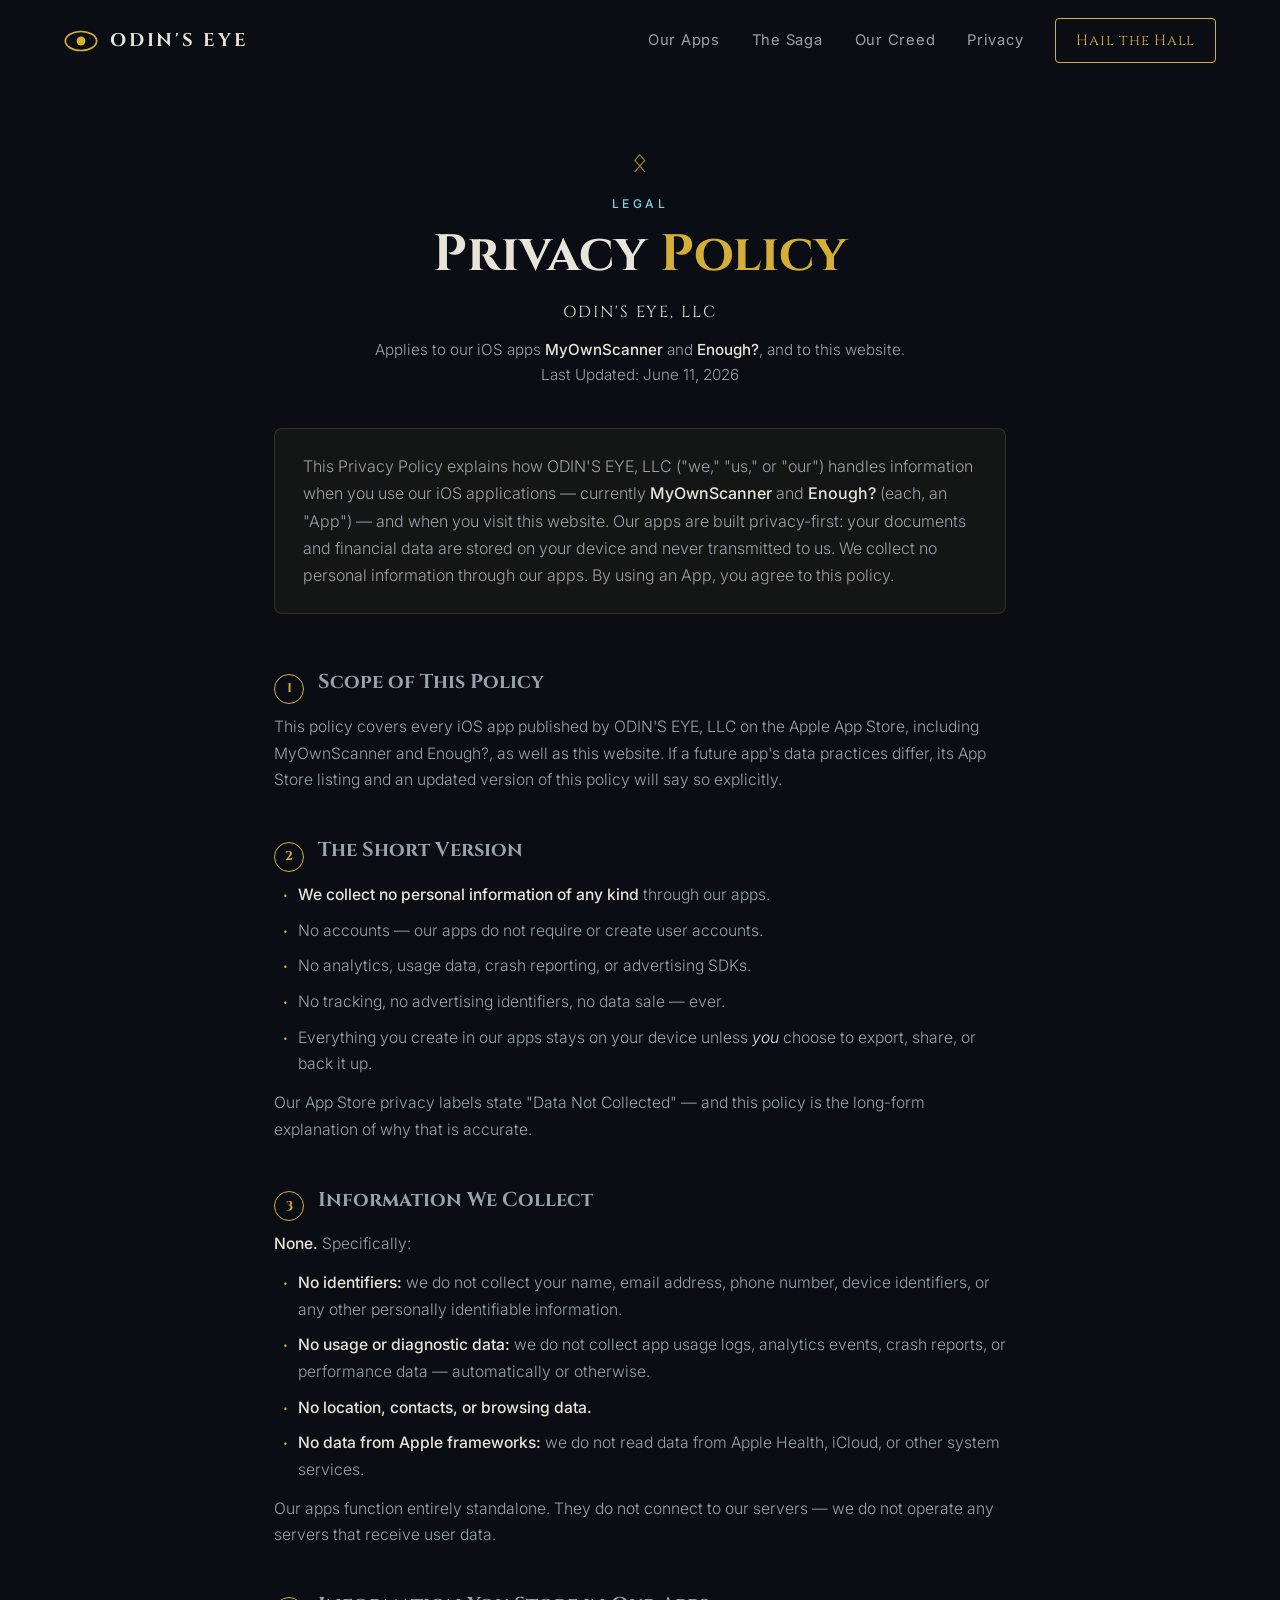
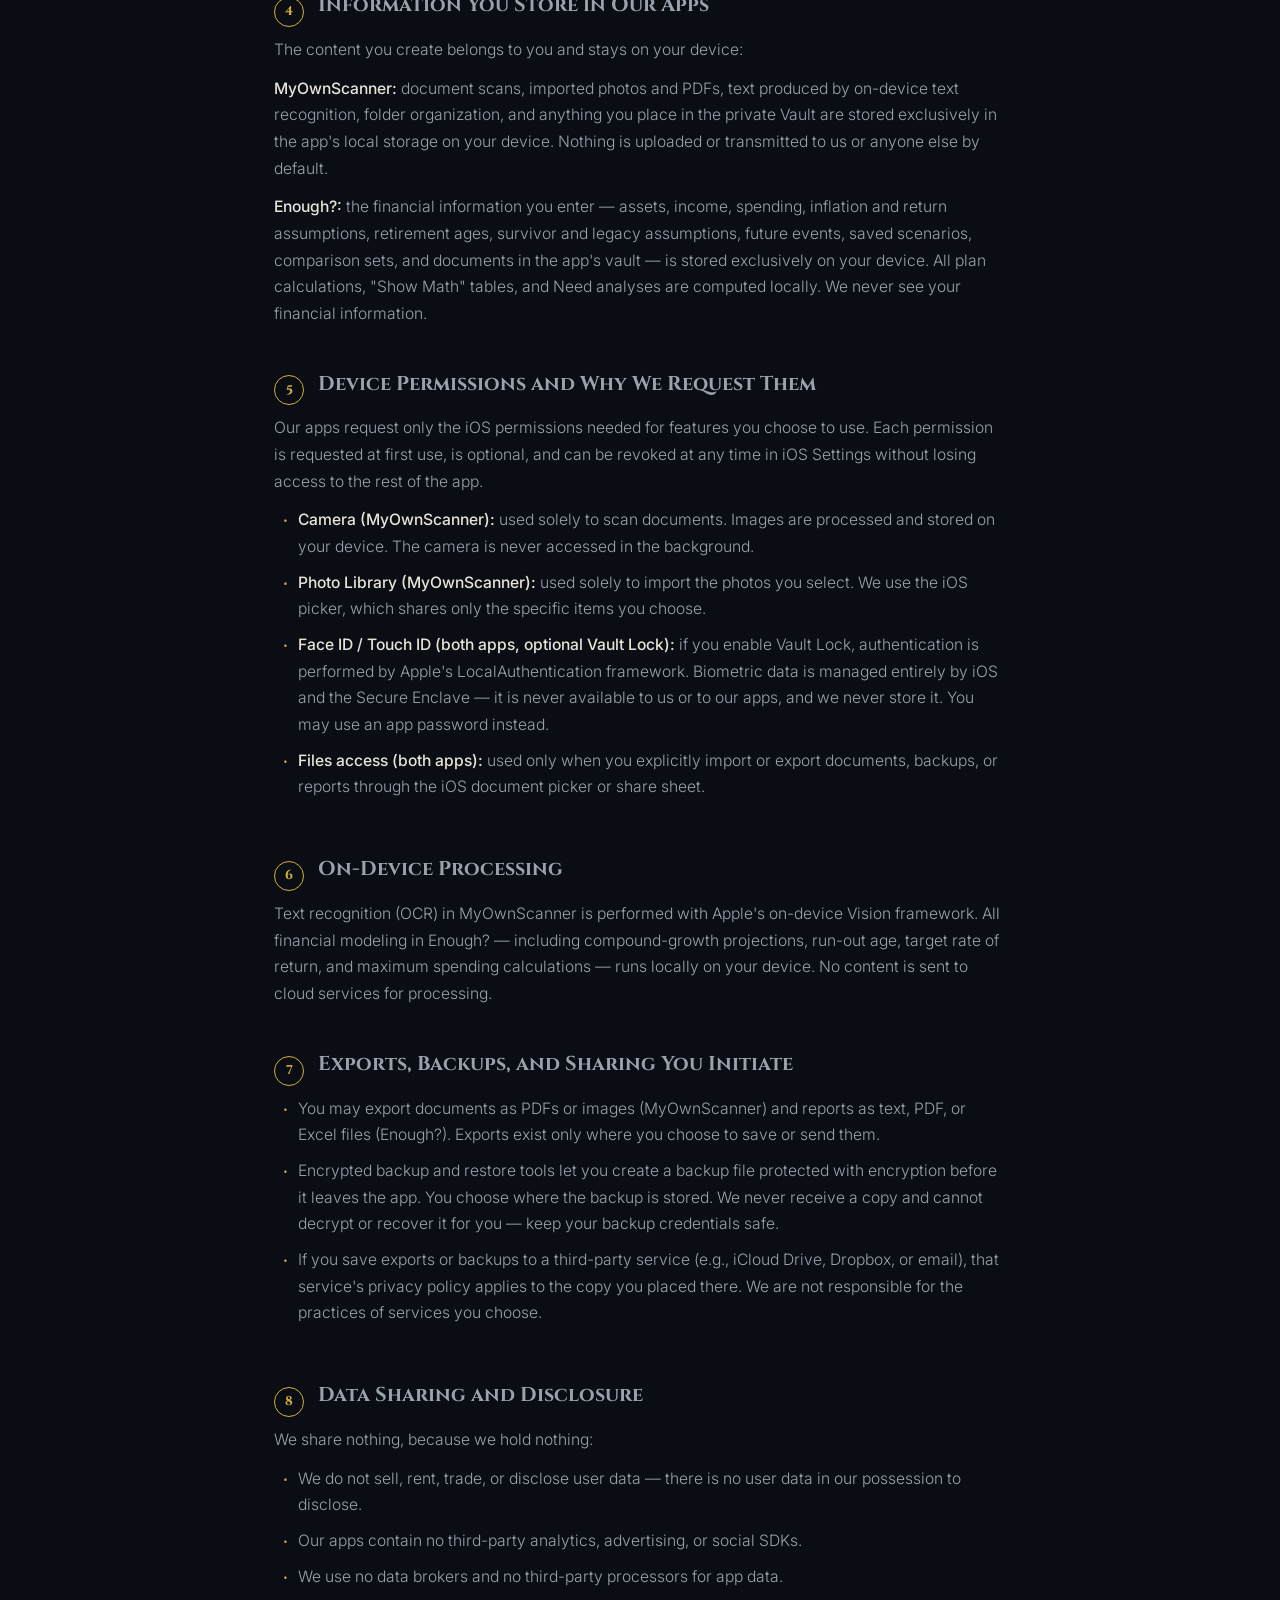
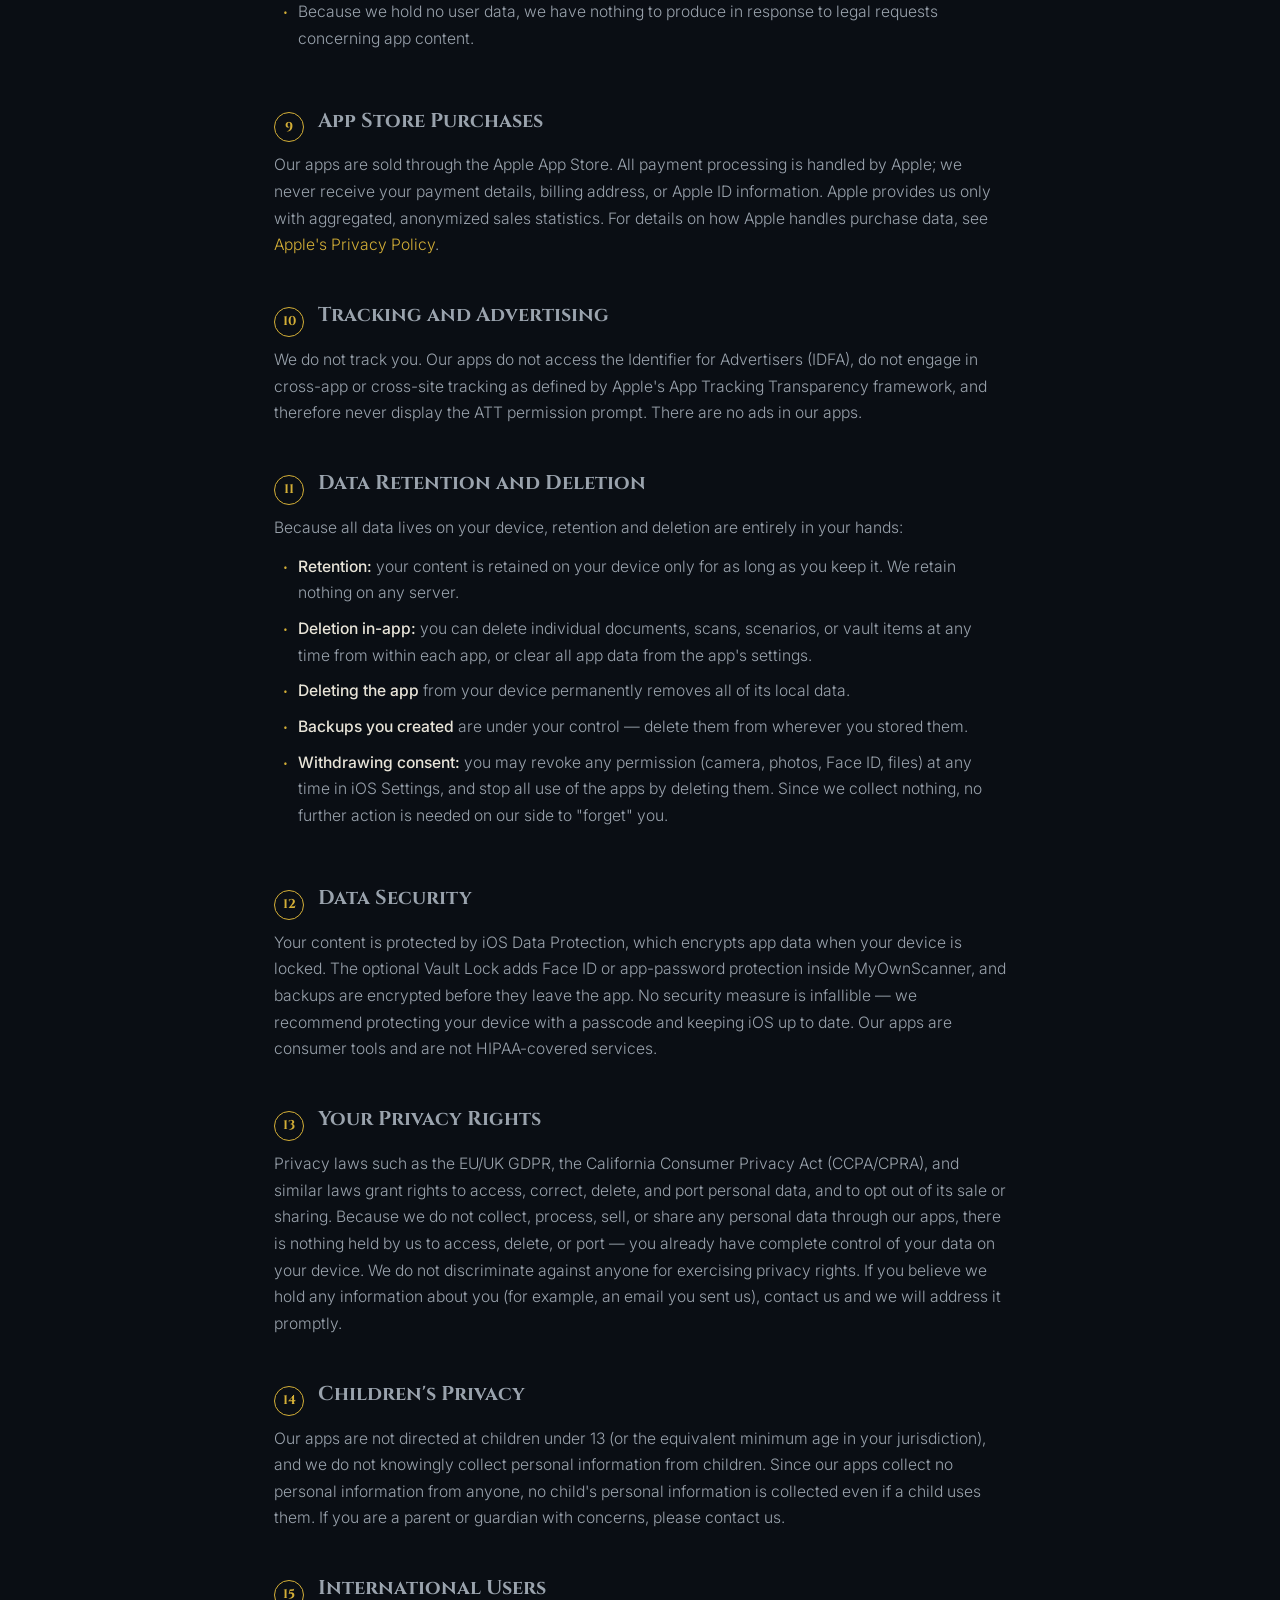
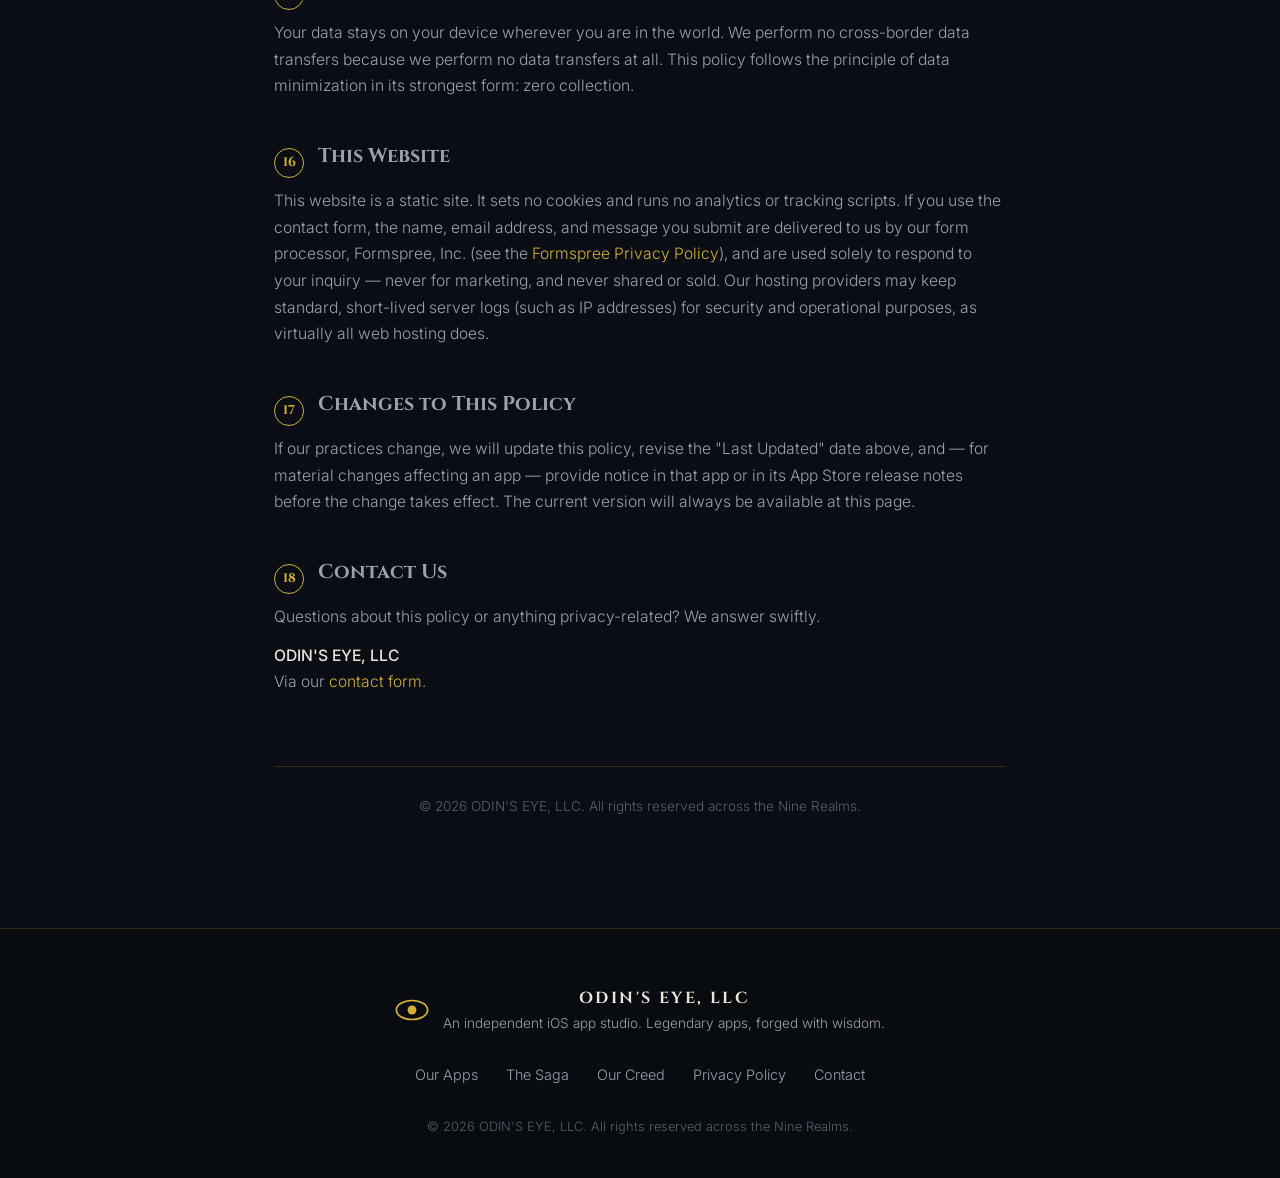
==== privacy-policy.html @ b2b752df "Add Apple-focused privacy policy page Adapt the Private Pulse privacy policy for ODIN'S EYE, LLC, co" ====
<!DOCTYPE html>
<html lang="en">
<head>
  <meta charset="UTF-8" />
  <meta name="viewport" content="width=device-width, initial-scale=1.0" />
  <title>Privacy Policy — Odin's Eye Apps</title>
  <meta name="description" content="Privacy Policy for ODIN'S EYE, LLC and its iOS apps MyOwnScanner and Enough?. Your data stays on your device — we collect nothing." />
  <link rel="preconnect" href="https://fonts.googleapis.com" />
  <link rel="preconnect" href="https://fonts.gstatic.com" crossorigin />
  <link href="https://fonts.googleapis.com/css2?family=Cinzel:wght@400;600;700;900&family=Inter:wght@300;400;500;600&display=swap" rel="stylesheet" />
  <link rel="stylesheet" href="styles.css" />
  <link rel="icon" type="image/svg+xml" href='data:image/svg+xml,<svg xmlns="http://www.w3.org/2000/svg" viewBox="0 0 100 100"><circle cx="50" cy="50" r="45" fill="none" stroke="%23d4af37" stroke-width="6"/><circle cx="50" cy="50" r="14" fill="%23d4af37"/></svg>' />
</head>
<body>

  <!-- ===== Navigation ===== -->
  <header class="nav scrolled" id="nav">
    <div class="nav-inner">
      <a href="index.html" class="nav-brand">
        <svg class="nav-eye" viewBox="0 0 100 100" aria-hidden="true">
          <ellipse cx="50" cy="50" rx="46" ry="28" fill="none" stroke="currentColor" stroke-width="5"/>
          <circle cx="50" cy="50" r="13" fill="currentColor"/>
        </svg>
        <span>ODIN'S EYE</span>
      </a>
      <nav class="nav-links">
        <a href="index.html#apps">Our Apps</a>
        <a href="index.html#saga">The Saga</a>
        <a href="index.html#wisdom">Our Creed</a>
        <a href="privacy-policy.html">Privacy</a>
        <a href="index.html#contact" class="nav-cta">Hail the Hall</a>
      </nav>
      <button class="nav-toggle" id="navToggle" aria-label="Toggle menu">
        <span></span><span></span><span></span>
      </button>
    </div>
  </header>

  <!-- ===== Privacy Policy ===== -->
  <main class="section legal-page">
    <div class="container legal-container">

      <div class="legal-head">
        <span class="section-rune" aria-hidden="true">ᛟ</span>
        <p class="legal-kicker">Legal</p>
        <h1>Privacy <span class="gold">Policy</span></h1>
        <p class="legal-sub">ODIN'S EYE, LLC</p>
        <p class="legal-meta">Applies to our iOS apps <strong>MyOwnScanner</strong> and <strong>Enough?</strong>, and to this website.</p>
        <p class="legal-meta">Last Updated: June 11, 2026</p>
      </div>

      <div class="legal-intro">
        <p>This Privacy Policy explains how ODIN'S EYE, LLC ("we," "us," or "our") handles information when you use our iOS applications — currently <strong>MyOwnScanner</strong> and <strong>Enough?</strong> (each, an "App") — and when you visit this website. Our apps are built privacy-first: your documents and financial data are stored on your device and never transmitted to us. We collect no personal information through our apps. By using an App, you agree to this policy.</p>
      </div>

      <ol class="legal-sections">

        <li>
          <h2><span class="legal-num">1</span>Scope of This Policy</h2>
          <p>This policy covers every iOS app published by ODIN'S EYE, LLC on the Apple App Store, including MyOwnScanner and Enough?, as well as this website. If a future app's data practices differ, its App Store listing and an updated version of this policy will say so explicitly.</p>
        </li>

        <li>
          <h2><span class="legal-num">2</span>The Short Version</h2>
          <ul>
            <li><strong>We collect no personal information of any kind</strong> through our apps.</li>
            <li>No accounts — our apps do not require or create user accounts.</li>
            <li>No analytics, usage data, crash reporting, or advertising SDKs.</li>
            <li>No tracking, no advertising identifiers, no data sale — ever.</li>
            <li>Everything you create in our apps stays on your device unless <em>you</em> choose to export, share, or back it up.</li>
          </ul>
          <p>Our App Store privacy labels state "Data Not Collected" — and this policy is the long-form explanation of why that is accurate.</p>
        </li>

        <li>
          <h2><span class="legal-num">3</span>Information We Collect</h2>
          <p><strong>None.</strong> Specifically:</p>
          <ul>
            <li><strong>No identifiers:</strong> we do not collect your name, email address, phone number, device identifiers, or any other personally identifiable information.</li>
            <li><strong>No usage or diagnostic data:</strong> we do not collect app usage logs, analytics events, crash reports, or performance data — automatically or otherwise.</li>
            <li><strong>No location, contacts, or browsing data.</strong></li>
            <li><strong>No data from Apple frameworks:</strong> we do not read data from Apple Health, iCloud, or other system services.</li>
          </ul>
          <p>Our apps function entirely standalone. They do not connect to our servers — we do not operate any servers that receive user data.</p>
        </li>

        <li>
          <h2><span class="legal-num">4</span>Information You Store in Our Apps</h2>
          <p>The content you create belongs to you and stays on your device:</p>
          <p><strong>MyOwnScanner:</strong> document scans, imported photos and PDFs, text produced by on-device text recognition, folder organization, and anything you place in the private Vault are stored exclusively in the app's local storage on your device. Nothing is uploaded or transmitted to us or anyone else by default.</p>
          <p><strong>Enough?:</strong> the financial information you enter — assets, income, spending, inflation and return assumptions, retirement ages, survivor and legacy assumptions, future events, saved scenarios, comparison sets, and documents in the app's vault — is stored exclusively on your device. All plan calculations, "Show Math" tables, and Need analyses are computed locally. We never see your financial information.</p>
        </li>

        <li>
          <h2><span class="legal-num">5</span>Device Permissions and Why We Request Them</h2>
          <p>Our apps request only the iOS permissions needed for features you choose to use. Each permission is requested at first use, is optional, and can be revoked at any time in iOS Settings without losing access to the rest of the app.</p>
          <ul>
            <li><strong>Camera (MyOwnScanner):</strong> used solely to scan documents. Images are processed and stored on your device. The camera is never accessed in the background.</li>
            <li><strong>Photo Library (MyOwnScanner):</strong> used solely to import the photos you select. We use the iOS picker, which shares only the specific items you choose.</li>
            <li><strong>Face ID / Touch ID (both apps, optional Vault Lock):</strong> if you enable Vault Lock, authentication is performed by Apple's LocalAuthentication framework. Biometric data is managed entirely by iOS and the Secure Enclave — it is never available to us or to our apps, and we never store it. You may use an app password instead.</li>
            <li><strong>Files access (both apps):</strong> used only when you explicitly import or export documents, backups, or reports through the iOS document picker or share sheet.</li>
          </ul>
        </li>

        <li>
          <h2><span class="legal-num">6</span>On-Device Processing</h2>
          <p>Text recognition (OCR) in MyOwnScanner is performed with Apple's on-device Vision framework. All financial modeling in Enough? — including compound-growth projections, run-out age, target rate of return, and maximum spending calculations — runs locally on your device. No content is sent to cloud services for processing.</p>
        </li>

        <li>
          <h2><span class="legal-num">7</span>Exports, Backups, and Sharing You Initiate</h2>
          <ul>
            <li>You may export documents as PDFs or images (MyOwnScanner) and reports as text, PDF, or Excel files (Enough?). Exports exist only where you choose to save or send them.</li>
            <li>Encrypted backup and restore tools let you create a backup file protected with encryption before it leaves the app. You choose where the backup is stored. We never receive a copy and cannot decrypt or recover it for you — keep your backup credentials safe.</li>
            <li>If you save exports or backups to a third-party service (e.g., iCloud Drive, Dropbox, or email), that service's privacy policy applies to the copy you placed there. We are not responsible for the practices of services you choose.</li>
          </ul>
        </li>

        <li>
          <h2><span class="legal-num">8</span>Data Sharing and Disclosure</h2>
          <p>We share nothing, because we hold nothing:</p>
          <ul>
            <li>We do not sell, rent, trade, or disclose user data — there is no user data in our possession to disclose.</li>
            <li>Our apps contain no third-party analytics, advertising, or social SDKs.</li>
            <li>We use no data brokers and no third-party processors for app data.</li>
            <li>Because we hold no user data, we have nothing to produce in response to legal requests concerning app content.</li>
          </ul>
        </li>

        <li>
          <h2><span class="legal-num">9</span>App Store Purchases</h2>
          <p>Our apps are sold through the Apple App Store. All payment processing is handled by Apple; we never receive your payment details, billing address, or Apple ID information. Apple provides us only with aggregated, anonymized sales statistics. For details on how Apple handles purchase data, see <a href="https://www.apple.com/legal/privacy/" target="_blank" rel="noopener noreferrer">Apple's Privacy Policy</a>.</p>
        </li>

        <li>
          <h2><span class="legal-num">10</span>Tracking and Advertising</h2>
          <p>We do not track you. Our apps do not access the Identifier for Advertisers (IDFA), do not engage in cross-app or cross-site tracking as defined by Apple's App Tracking Transparency framework, and therefore never display the ATT permission prompt. There are no ads in our apps.</p>
        </li>

        <li>
          <h2><span class="legal-num">11</span>Data Retention and Deletion</h2>
          <p>Because all data lives on your device, retention and deletion are entirely in your hands:</p>
          <ul>
            <li><strong>Retention:</strong> your content is retained on your device only for as long as you keep it. We retain nothing on any server.</li>
            <li><strong>Deletion in-app:</strong> you can delete individual documents, scans, scenarios, or vault items at any time from within each app, or clear all app data from the app's settings.</li>
            <li><strong>Deleting the app</strong> from your device permanently removes all of its local data.</li>
            <li><strong>Backups you created</strong> are under your control — delete them from wherever you stored them.</li>
            <li><strong>Withdrawing consent:</strong> you may revoke any permission (camera, photos, Face ID, files) at any time in iOS Settings, and stop all use of the apps by deleting them. Since we collect nothing, no further action is needed on our side to "forget" you.</li>
          </ul>
        </li>

        <li>
          <h2><span class="legal-num">12</span>Data Security</h2>
          <p>Your content is protected by iOS Data Protection, which encrypts app data when your device is locked. The optional Vault Lock adds Face ID or app-password protection inside MyOwnScanner, and backups are encrypted before they leave the app. No security measure is infallible — we recommend protecting your device with a passcode and keeping iOS up to date. Our apps are consumer tools and are not HIPAA-covered services.</p>
        </li>

        <li>
          <h2><span class="legal-num">13</span>Your Privacy Rights</h2>
          <p>Privacy laws such as the EU/UK GDPR, the California Consumer Privacy Act (CCPA/CPRA), and similar laws grant rights to access, correct, delete, and port personal data, and to opt out of its sale or sharing. Because we do not collect, process, sell, or share any personal data through our apps, there is nothing held by us to access, delete, or port — you already have complete control of your data on your device. We do not discriminate against anyone for exercising privacy rights. If you believe we hold any information about you (for example, an email you sent us), contact us and we will address it promptly.</p>
        </li>

        <li>
          <h2><span class="legal-num">14</span>Children's Privacy</h2>
          <p>Our apps are not directed at children under 13 (or the equivalent minimum age in your jurisdiction), and we do not knowingly collect personal information from children. Since our apps collect no personal information from anyone, no child's personal information is collected even if a child uses them. If you are a parent or guardian with concerns, please contact us.</p>
        </li>

        <li>
          <h2><span class="legal-num">15</span>International Users</h2>
          <p>Your data stays on your device wherever you are in the world. We perform no cross-border data transfers because we perform no data transfers at all. This policy follows the principle of data minimization in its strongest form: zero collection.</p>
        </li>

        <li>
          <h2><span class="legal-num">16</span>This Website</h2>
          <p>This website is a static site. It sets no cookies and runs no analytics or tracking scripts. If you use the contact form, the name, email address, and message you submit are delivered to us by our form processor, Formspree, Inc. (see the <a href="https://formspree.io/legal/privacy-policy/" target="_blank" rel="noopener noreferrer">Formspree Privacy Policy</a>), and are used solely to respond to your inquiry — never for marketing, and never shared or sold. Our hosting providers may keep standard, short-lived server logs (such as IP addresses) for security and operational purposes, as virtually all web hosting does.</p>
        </li>

        <li>
          <h2><span class="legal-num">17</span>Changes to This Policy</h2>
          <p>If our practices change, we will update this policy, revise the "Last Updated" date above, and — for material changes affecting an app — provide notice in that app or in its App Store release notes before the change takes effect. The current version will always be available at this page.</p>
        </li>

        <li>
          <h2><span class="legal-num">18</span>Contact Us</h2>
          <p>Questions about this policy or anything privacy-related? We answer swiftly.</p>
          <p><strong>ODIN'S EYE, LLC</strong><br/>
          Via our <a href="index.html#contact">contact form</a>.</p>
        </li>

      </ol>

      <p class="legal-footer-note">© <span id="year"></span> ODIN'S EYE, LLC. All rights reserved across the Nine Realms.</p>
    </div>
  </main>

  <!-- ===== Footer ===== -->
  <footer class="footer">
    <div class="container footer-inner">
      <div class="footer-brand">
        <svg class="nav-eye" viewBox="0 0 100 100" aria-hidden="true">
          <ellipse cx="50" cy="50" rx="46" ry="28" fill="none" stroke="currentColor" stroke-width="5"/>
          <circle cx="50" cy="50" r="13" fill="currentColor"/>
        </svg>
        <div>
          <strong>ODIN'S EYE, LLC</strong>
          <p>An independent iOS app studio. Legendary apps, forged with wisdom.</p>
        </div>
      </div>
      <div class="footer-links">
        <a href="index.html#apps">Our Apps</a>
        <a href="index.html#saga">The Saga</a>
        <a href="index.html#wisdom">Our Creed</a>
        <a href="privacy-policy.html">Privacy Policy</a>
        <a href="index.html#contact">Contact</a>
      </div>
      <p class="footer-legal">© <span class="year-copy"></span> ODIN'S EYE, LLC. All rights reserved across the Nine Realms.</p>
    </div>
  </footer>

  <script src="script.js"></script>
</body>
</html>
---- styles.css ----
/* ============================================================
   ODIN'S EYE APPS — Nordic landing page
   ============================================================ */

:root {
  --bg: #0a0e14;
  --bg-alt: #0e141d;
  --surface: #131b27;
  --line: rgba(212, 175, 55, 0.18);
  --gold: #d4af37;
  --gold-bright: #f0cc5a;
  --ice: #7fd1e0;
  --text: #e8e4d8;
  --text-dim: #9aa3ad;
  --font-display: "Cinzel", serif;
  --font-body: "Inter", system-ui, sans-serif;
}

* { margin: 0; padding: 0; box-sizing: border-box; }

html { scroll-behavior: smooth; }

body {
  background: var(--bg);
  color: var(--text);
  font-family: var(--font-body);
  font-weight: 300;
  line-height: 1.7;
  overflow-x: hidden;
}

h1, h2, h3 { font-family: var(--font-display); font-weight: 700; line-height: 1.2; }

.gold { color: var(--gold); }

.container { max-width: 1100px; margin: 0 auto; padding: 0 24px; }

/* ===== Buttons ===== */
.btn {
  display: inline-block;
  padding: 14px 34px;
  font-family: var(--font-display);
  font-size: 1rem;
  font-weight: 600;
  letter-spacing: 0.08em;
  text-decoration: none;
  border: 2px solid var(--gold);
  border-radius: 4px;
  transition: all 0.3s ease;
  cursor: pointer;
}

.btn-gold {
  background: linear-gradient(135deg, var(--gold), #b08d22);
  color: #0a0e14;
}
.btn-gold:hover {
  background: linear-gradient(135deg, var(--gold-bright), var(--gold));
  box-shadow: 0 0 28px rgba(212, 175, 55, 0.45);
  transform: translateY(-2px);
}

.btn-ghost { background: transparent; color: var(--gold); }
.btn-ghost:hover {
  background: rgba(212, 175, 55, 0.1);
  box-shadow: 0 0 20px rgba(212, 175, 55, 0.25);
  transform: translateY(-2px);
}

.btn-full { width: 100%; font-size: 1.1rem; }

/* ===== Navigation ===== */
.nav {
  position: fixed;
  top: 0; left: 0; right: 0;
  z-index: 100;
  transition: background 0.4s ease, box-shadow 0.4s ease;
}
.nav.scrolled {
  background: rgba(10, 14, 20, 0.92);
  backdrop-filter: blur(12px);
  box-shadow: 0 1px 0 var(--line);
}

.nav-inner {
  max-width: 1200px;
  margin: 0 auto;
  padding: 18px 24px;
  display: flex;
  align-items: center;
  justify-content: space-between;
}

.nav-brand {
  display: flex;
  align-items: center;
  gap: 12px;
  font-family: var(--font-display);
  font-weight: 700;
  font-size: 1.15rem;
  letter-spacing: 0.15em;
  color: var(--text);
  text-decoration: none;
}
.nav-eye { width: 34px; height: 34px; color: var(--gold); flex-shrink: 0; }

.nav-links { display: flex; align-items: center; gap: 32px; }
.nav-links a {
  color: var(--text-dim);
  text-decoration: none;
  font-size: 0.92rem;
  font-weight: 400;
  letter-spacing: 0.05em;
  transition: color 0.25s;
}
.nav-links a:hover { color: var(--gold-bright); }

.nav-cta {
  padding: 9px 20px;
  border: 1.5px solid var(--gold);
  border-radius: 4px;
  color: var(--gold) !important;
  font-family: var(--font-display);
}
.nav-cta:hover { background: rgba(212, 175, 55, 0.12); }

.nav-toggle { display: none; background: none; border: none; flex-direction: column; gap: 5px; padding: 6px; cursor: pointer; }
.nav-toggle span { width: 26px; height: 2px; background: var(--gold); transition: 0.3s; }

/* ===== Hero ===== */
.hero {
  position: relative;
  min-height: 100vh;
  display: flex;
  align-items: center;
  justify-content: center;
  text-align: center;
  overflow: hidden;
  background:
    radial-gradient(ellipse 80% 60% at 50% -10%, rgba(30, 58, 95, 0.55), transparent),
    var(--bg);
}

#runeCanvas {
  position: absolute;
  inset: 0;
  width: 100%;
  height: 100%;
  opacity: 0.6;
}

/* aurora ribbons */
.aurora {
  position: absolute;
  width: 130%;
  height: 380px;
  filter: blur(70px);
  opacity: 0.16;
  pointer-events: none;
  animation: auroraDrift 16s ease-in-out infinite alternate;
}
.aurora-1 { top: -8%; left: -20%; background: linear-gradient(100deg, transparent, #2dd4bf, #7fd1e0, transparent); }
.aurora-2 { top: 8%; left: -5%; background: linear-gradient(80deg, transparent, #6366f1, #2dd4bf, transparent); animation-delay: -6s; animation-duration: 21s; }
.aurora-3 { top: 30%; left: -15%; background: linear-gradient(95deg, transparent, #0ea5e9, #a78bfa, transparent); animation-delay: -11s; animation-duration: 26s; opacity: 0.1; }

@keyframes auroraDrift {
  from { transform: translateX(-6%) skewY(-4deg) scaleY(1); }
  to   { transform: translateX(6%)  skewY(3deg)  scaleY(1.25); }
}

.hero-content { position: relative; z-index: 2; padding: 120px 24px 80px; max-width: 860px; }

.hero-emblem { width: 220px; margin: 0 auto 8px; }
.hero-emblem svg { width: 100%; height: auto; overflow: visible; }

.rune-ring { transform-origin: 150px 150px; animation: ringSpin 60s linear infinite; }
@keyframes ringSpin { to { transform: rotate(360deg); } }

.ring-runes {
  font-size: 17px;
  fill: rgba(212, 175, 55, 0.55);
  letter-spacing: 6px;
}

.emblem-pupil { animation: pupilPulse 4s ease-in-out infinite; transform-origin: 150px 150px; }
@keyframes pupilPulse {
  0%, 100% { opacity: 1; transform: scale(1); }
  50%      { opacity: 0.7; transform: scale(0.82); }
}

.hero-kicker {
  font-size: 0.8rem;
  letter-spacing: 0.35em;
  color: var(--ice);
  margin-bottom: 18px;
  font-weight: 500;
}

.hero-title {
  font-size: clamp(3rem, 9vw, 5.8rem);
  font-weight: 900;
  letter-spacing: 0.06em;
  text-shadow: 0 0 60px rgba(212, 175, 55, 0.25);
}
.hero-sub-line {
  display: block;
  font-size: 0.32em;
  letter-spacing: 0.85em;
  margin-left: 0.4em;
  color: var(--text-dim);
  font-weight: 400;
}

.hero-tagline {
  margin: 26px auto 38px;
  max-width: 560px;
  font-size: 1.12rem;
  color: var(--text-dim);
}

.hero-actions { display: flex; gap: 18px; justify-content: center; flex-wrap: wrap; }

.scroll-hint {
  position: absolute;
  bottom: 28px;
  left: 50%;
  transform: translateX(-50%);
  display: flex;
  flex-direction: column;
  align-items: center;
  gap: 6px;
  color: var(--gold);
  text-decoration: none;
  opacity: 0.6;
  animation: hintBob 2.4s ease-in-out infinite;
  z-index: 2;
}
.scroll-arrow {
  width: 10px; height: 10px;
  border-right: 2px solid var(--gold);
  border-bottom: 2px solid var(--gold);
  transform: rotate(45deg);
}
@keyframes hintBob {
  0%, 100% { transform: translateX(-50%) translateY(0); }
  50%      { transform: translateX(-50%) translateY(8px); }
}

.rune-glyph { font-size: 1.2rem; }

/* ===== Sections ===== */
.section { padding: 110px 0; position: relative; }
.section-alt { background: var(--bg-alt); border-top: 1px solid var(--line); border-bottom: 1px solid var(--line); }

.section-head { text-align: center; margin-bottom: 64px; }
.section-rune {
  display: inline-block;
  font-size: 1.6rem;
  color: var(--gold);
  opacity: 0.8;
  margin-bottom: 10px;
}
.section-head h2 { font-size: clamp(1.9rem, 4.5vw, 2.8rem); margin-bottom: 14px; }
.section-head p { color: var(--text-dim); font-size: 1.05rem; max-width: 520px; margin: 0 auto; }

/* ===== Cards ===== */
.cards { display: grid; grid-template-columns: repeat(auto-fit, minmax(280px, 1fr)); gap: 28px; }

.card {
  position: relative;
  background: linear-gradient(160deg, var(--surface), #0d1320);
  border: 1px solid var(--line);
  border-radius: 8px;
  padding: 40px 32px;
  overflow: hidden;
  transition: transform 0.35s ease, border-color 0.35s ease, box-shadow 0.35s ease;
}
.card:hover {
  transform: translateY(-8px);
  border-color: rgba(212, 175, 55, 0.5);
  box-shadow: 0 18px 44px rgba(0, 0, 0, 0.5), 0 0 30px rgba(212, 175, 55, 0.08);
}

.card-icon { width: 56px; height: 56px; color: var(--gold); margin-bottom: 22px; }
.card-icon svg { width: 100%; height: 100%; }

.card h3 { font-size: 1.3rem; margin-bottom: 12px; }
.card p { color: var(--text-dim); font-size: 0.97rem; }

/* app showcase cards */
#apps .cards { grid-template-columns: 1fr; gap: 40px; }

.app-card {
  display: grid;
  grid-template-columns: 1fr 230px;
  gap: 44px;
  align-items: center;
}
.app-card:nth-child(even) { grid-template-columns: 230px 1fr; }
.app-card:nth-child(even) .app-phone { order: -1; }

.app-head {
  display: flex;
  align-items: center;
  gap: 16px;
  margin-bottom: 20px;
}
.app-head h3 { margin: 0; }

.app-icon-img {
  width: 64px;
  height: 64px;
  border-radius: 15px;
  border: 1px solid rgba(212, 175, 55, 0.4);
  box-shadow: 0 8px 20px rgba(0, 0, 0, 0.45);
  flex-shrink: 0;
}

.app-type {
  font-size: 0.75rem;
  letter-spacing: 0.22em;
  text-transform: uppercase;
  color: var(--ice);
  margin: 4px 0 0;
  font-weight: 500;
}

/* angled iPhone mockup around screenshots */
.app-phone {
  display: flex;
  justify-content: center;
  perspective: 1100px;
}

.phone-frame {
  position: relative;
  width: 100%;
  max-width: 185px;
  padding: 7px;
  border-radius: 34px;
  background: linear-gradient(160deg, #1b2434, #05070b);
  border: 1px solid rgba(212, 175, 55, 0.4);
  transform: rotateY(-22deg) rotateX(5deg) rotateZ(3deg);
  transform-style: preserve-3d;
  transition: transform 0.5s ease;
  box-shadow:
    -28px 36px 50px rgba(0, 0, 0, 0.55),
    0 0 44px rgba(127, 209, 224, 0.08),
    inset 0 1px 0 rgba(255, 255, 255, 0.08);
}
/* mirror the tilt when the phone sits on the left */
.app-card:nth-child(even) .phone-frame {
  transform: rotateY(22deg) rotateX(5deg) rotateZ(-3deg);
  box-shadow:
    28px 36px 50px rgba(0, 0, 0, 0.55),
    0 0 44px rgba(127, 209, 224, 0.08),
    inset 0 1px 0 rgba(255, 255, 255, 0.08);
}
/* straighten gently on hover, as if turned toward the viewer */
.app-card:hover .phone-frame { transform: rotateY(-8deg) rotateX(2deg) rotateZ(1deg); }
.app-card:nth-child(even):hover .phone-frame { transform: rotateY(8deg) rotateX(2deg) rotateZ(-1deg); }

.phone-frame::before {
  /* dynamic island */
  content: "";
  position: absolute;
  top: 14px;
  left: 50%;
  transform: translateX(-50%);
  width: 56px;
  height: 16px;
  border-radius: 9px;
  background: #05070b;
  z-index: 1;
}
.phone-frame img {
  display: block;
  width: 100%;
  border-radius: 27px;
}

.app-features {
  list-style: none;
  margin: 16px 0 0;
  padding: 0;
}
.app-features li {
  position: relative;
  padding-left: 22px;
  color: var(--text-dim);
  font-size: 0.92rem;
  margin-bottom: 7px;
}
.app-features li::before {
  content: "᛫";
  position: absolute;
  left: 4px;
  color: var(--gold);
  font-size: 1.1rem;
  line-height: 1.4;
}

.store-badge {
  display: inline-block;
  margin-top: 20px;
  padding: 10px 18px;
  border: 1.5px solid var(--text-dim);
  border-radius: 8px;
  color: var(--text);
  text-decoration: none;
  font-size: 0.88rem;
  font-weight: 400;
  transition: border-color 0.3s, color 0.3s, box-shadow 0.3s;
  position: relative;
  z-index: 1;
}
.store-badge:hover {
  border-color: var(--gold);
  color: var(--gold-bright);
  box-shadow: 0 0 16px rgba(212, 175, 55, 0.2);
}

.store-badge-soon {
  border-style: dashed;
  border-color: rgba(212, 175, 55, 0.45);
  color: var(--gold);
  cursor: default;
}
.store-badge-soon:hover {
  border-color: rgba(212, 175, 55, 0.45);
  color: var(--gold);
  box-shadow: none;
}

.apps-note {
  text-align: center;
  margin-top: 48px;
  color: var(--text-dim);
  font-size: 0.95rem;
}
.apps-note a { color: var(--gold); text-decoration: none; }
.apps-note a:hover { color: var(--gold-bright); }

.card-rune {
  position: absolute;
  bottom: -22px;
  right: -6px;
  font-size: 7rem;
  color: rgba(212, 175, 55, 0.06);
  pointer-events: none;
  line-height: 1;
}

/* ===== Saga timeline ===== */
.saga { list-style: none; max-width: 720px; margin: 0 auto; position: relative; }
.saga::before {
  content: "";
  position: absolute;
  left: 31px;
  top: 8px;
  bottom: 8px;
  width: 2px;
  background: linear-gradient(to bottom, transparent, var(--gold) 12%, var(--gold) 88%, transparent);
  opacity: 0.35;
}

.saga-step { display: flex; gap: 30px; padding: 26px 0; position: relative; }

.saga-marker {
  flex-shrink: 0;
  width: 64px;
  height: 64px;
  border: 2px solid var(--gold);
  border-radius: 50%;
  background: var(--bg);
  color: var(--gold);
  font-family: var(--font-display);
  font-size: 1.2rem;
  display: flex;
  align-items: center;
  justify-content: center;
  z-index: 1;
  box-shadow: 0 0 18px rgba(212, 175, 55, 0.18);
}

.saga-body h3 { font-size: 1.35rem; margin-bottom: 8px; }
.saga-body p { color: var(--text-dim); }

/* ===== Stats ===== */
.stats {
  display: grid;
  grid-template-columns: repeat(auto-fit, minmax(180px, 1fr));
  gap: 24px;
  margin-bottom: 70px;
  text-align: center;
}

.stat {
  padding: 30px 16px;
  border: 1px solid var(--line);
  border-radius: 8px;
  background: rgba(212, 175, 55, 0.03);
}
.stat-number, .stat-suffix {
  font-family: var(--font-display);
  font-size: 2.6rem;
  font-weight: 700;
  color: var(--gold);
}
.stat-suffix { font-size: 1.6rem; }
.stat-label {
  display: block;
  margin-top: 6px;
  font-size: 0.85rem;
  letter-spacing: 0.12em;
  text-transform: uppercase;
  color: var(--text-dim);
}

/* ===== Virtues ===== */
.virtues { display: grid; grid-template-columns: repeat(auto-fit, minmax(280px, 1fr)); gap: 36px; }
.virtue h3 { font-size: 1.15rem; margin-bottom: 10px; display: flex; align-items: center; gap: 10px; }
.virtue p { color: var(--text-dim); font-size: 0.97rem; }

/* ===== Contact ===== */
.section-contact { overflow: hidden; }
.aurora-contact {
  position: absolute;
  top: 0; left: -15%;
  width: 130%;
  height: 300px;
  background: linear-gradient(90deg, transparent, #2dd4bf, #6366f1, transparent);
  filter: blur(90px);
  opacity: 0.08;
  animation: auroraDrift 20s ease-in-out infinite alternate;
}

.contact-form { max-width: 640px; margin: 0 auto; position: relative; z-index: 1; }

.form-row { display: grid; grid-template-columns: 1fr 1fr; gap: 20px; }

.contact-form label { display: block; margin-bottom: 20px; }
.contact-form label span {
  display: block;
  font-family: var(--font-display);
  font-size: 0.85rem;
  letter-spacing: 0.1em;
  color: var(--gold);
  margin-bottom: 8px;
}

.contact-form input,
.contact-form textarea {
  width: 100%;
  padding: 14px 16px;
  background: var(--surface);
  border: 1px solid var(--line);
  border-radius: 4px;
  color: var(--text);
  font-family: var(--font-body);
  font-size: 1rem;
  transition: border-color 0.3s, box-shadow 0.3s;
  resize: vertical;
}
.contact-form input:focus,
.contact-form textarea:focus {
  outline: none;
  border-color: var(--gold);
  box-shadow: 0 0 14px rgba(212, 175, 55, 0.18);
}
.contact-form ::placeholder { color: #57606b; }

.form-note {
  margin-top: 18px;
  text-align: center;
  color: var(--ice);
  font-size: 0.95rem;
}
.form-note-error { color: #e0907f; }

.btn:disabled { opacity: 0.6; cursor: wait; transform: none; }

/* ===== Footer ===== */
.footer {
  border-top: 1px solid var(--line);
  padding: 56px 0 40px;
  background: #080b10;
}

.footer-inner { display: flex; flex-direction: column; align-items: center; gap: 28px; text-align: center; }

.footer-brand { display: flex; align-items: center; gap: 14px; color: var(--gold); }
.footer-brand strong {
  font-family: var(--font-display);
  letter-spacing: 0.15em;
  color: var(--text);
  display: block;
}
.footer-brand p { color: var(--text-dim); font-size: 0.85rem; }

.footer-links { display: flex; gap: 28px; flex-wrap: wrap; justify-content: center; }
.footer-links a { color: var(--text-dim); text-decoration: none; font-size: 0.9rem; transition: color 0.25s; }
.footer-links a:hover { color: var(--gold-bright); }

.footer-legal { color: #57606b; font-size: 0.8rem; }

/* ===== Legal pages ===== */
.legal-page { padding-top: 140px; }
.legal-container { max-width: 780px; }

.legal-head { text-align: center; margin-bottom: 40px; }
.legal-kicker {
  font-size: 0.75rem;
  letter-spacing: 0.3em;
  text-transform: uppercase;
  color: var(--ice);
  font-weight: 500;
  margin-bottom: 10px;
}
.legal-head h1 {
  font-size: clamp(2.2rem, 5vw, 3.2rem);
  margin-bottom: 14px;
}
.legal-sub {
  font-family: var(--font-display);
  letter-spacing: 0.12em;
  color: var(--text);
  margin-bottom: 10px;
}
.legal-meta { color: var(--text-dim); font-size: 0.95rem; }
.legal-meta strong { color: var(--text); font-weight: 500; }

.legal-intro {
  background: rgba(212, 175, 55, 0.05);
  border: 1px solid var(--line);
  border-radius: 8px;
  padding: 24px 28px;
  margin-bottom: 56px;
  color: var(--text-dim);
}
.legal-intro strong { color: var(--text); font-weight: 500; }

.legal-sections { list-style: none; display: flex; flex-direction: column; gap: 44px; }

.legal-sections h2 {
  display: flex;
  align-items: baseline;
  gap: 14px;
  font-size: 1.25rem;
  margin-bottom: 14px;
}
.legal-num {
  flex-shrink: 0;
  width: 30px;
  height: 30px;
  display: inline-flex;
  align-items: center;
  justify-content: center;
  border: 1.5px solid var(--gold);
  border-radius: 50%;
  color: var(--gold);
  font-size: 0.8rem;
  transform: translateY(4px);
}

.legal-sections p,
.legal-sections li {
  color: var(--text-dim);
  font-size: 0.98rem;
}
.legal-sections p { margin-bottom: 12px; }
.legal-sections p:last-child { margin-bottom: 0; }
.legal-sections strong { color: var(--text); font-weight: 500; }
.legal-sections em { color: var(--text); }

.legal-sections ul {
  list-style: none;
  padding: 0;
  margin: 0 0 12px;
}
.legal-sections ul li {
  position: relative;
  padding-left: 24px;
  margin-bottom: 9px;
}
.legal-sections ul li::before {
  content: "᛫";
  position: absolute;
  left: 6px;
  color: var(--gold);
  font-size: 1.1rem;
}

.legal-sections a { color: var(--gold); text-decoration: none; }
.legal-sections a:hover { color: var(--gold-bright); text-decoration: underline; }

.legal-footer-note {
  margin-top: 70px;
  padding-top: 28px;
  border-top: 1px solid var(--line);
  text-align: center;
  color: #57606b;
  font-size: 0.85rem;
}

/* ===== Reveal animation ===== */
.reveal { opacity: 0; transform: translateY(28px); transition: opacity 0.7s ease, transform 0.7s ease; }
.reveal.visible { opacity: 1; transform: translateY(0); }

@media (prefers-reduced-motion: reduce) {
  *, *::before, *::after { animation: none !important; transition: none !important; }
  .reveal { opacity: 1; transform: none; }
  html { scroll-behavior: auto; }
}

/* ===== Mobile ===== */
@media (max-width: 760px) {
  .nav-links {
    position: fixed;
    top: 64px; right: 0;
    flex-direction: column;
    align-items: flex-end;
    gap: 0;
    background: rgba(10, 14, 20, 0.97);
    backdrop-filter: blur(12px);
    width: 100%;
    padding: 12px 24px 24px;
    border-bottom: 1px solid var(--line);
    transform: translateY(-130%);
    transition: transform 0.35s ease;
  }
  .nav-links.open { transform: translateY(0); }
  .nav-links a { padding: 12px 0; font-size: 1.05rem; }
  .nav-cta { margin-top: 10px; }

  .nav-toggle { display: flex; }

  .hero-emblem { width: 170px; }
  .app-card,
  .app-card:nth-child(even) { grid-template-columns: 1fr; gap: 32px; }
  .app-card:nth-child(even) .app-phone { order: 0; }
  .form-row { grid-template-columns: 1fr; gap: 0; }
  .section { padding: 80px 0; }
  .saga::before { left: 23px; }
  .saga-marker { width: 48px; height: 48px; font-size: 1rem; }
  .saga-step { gap: 20px; }
}
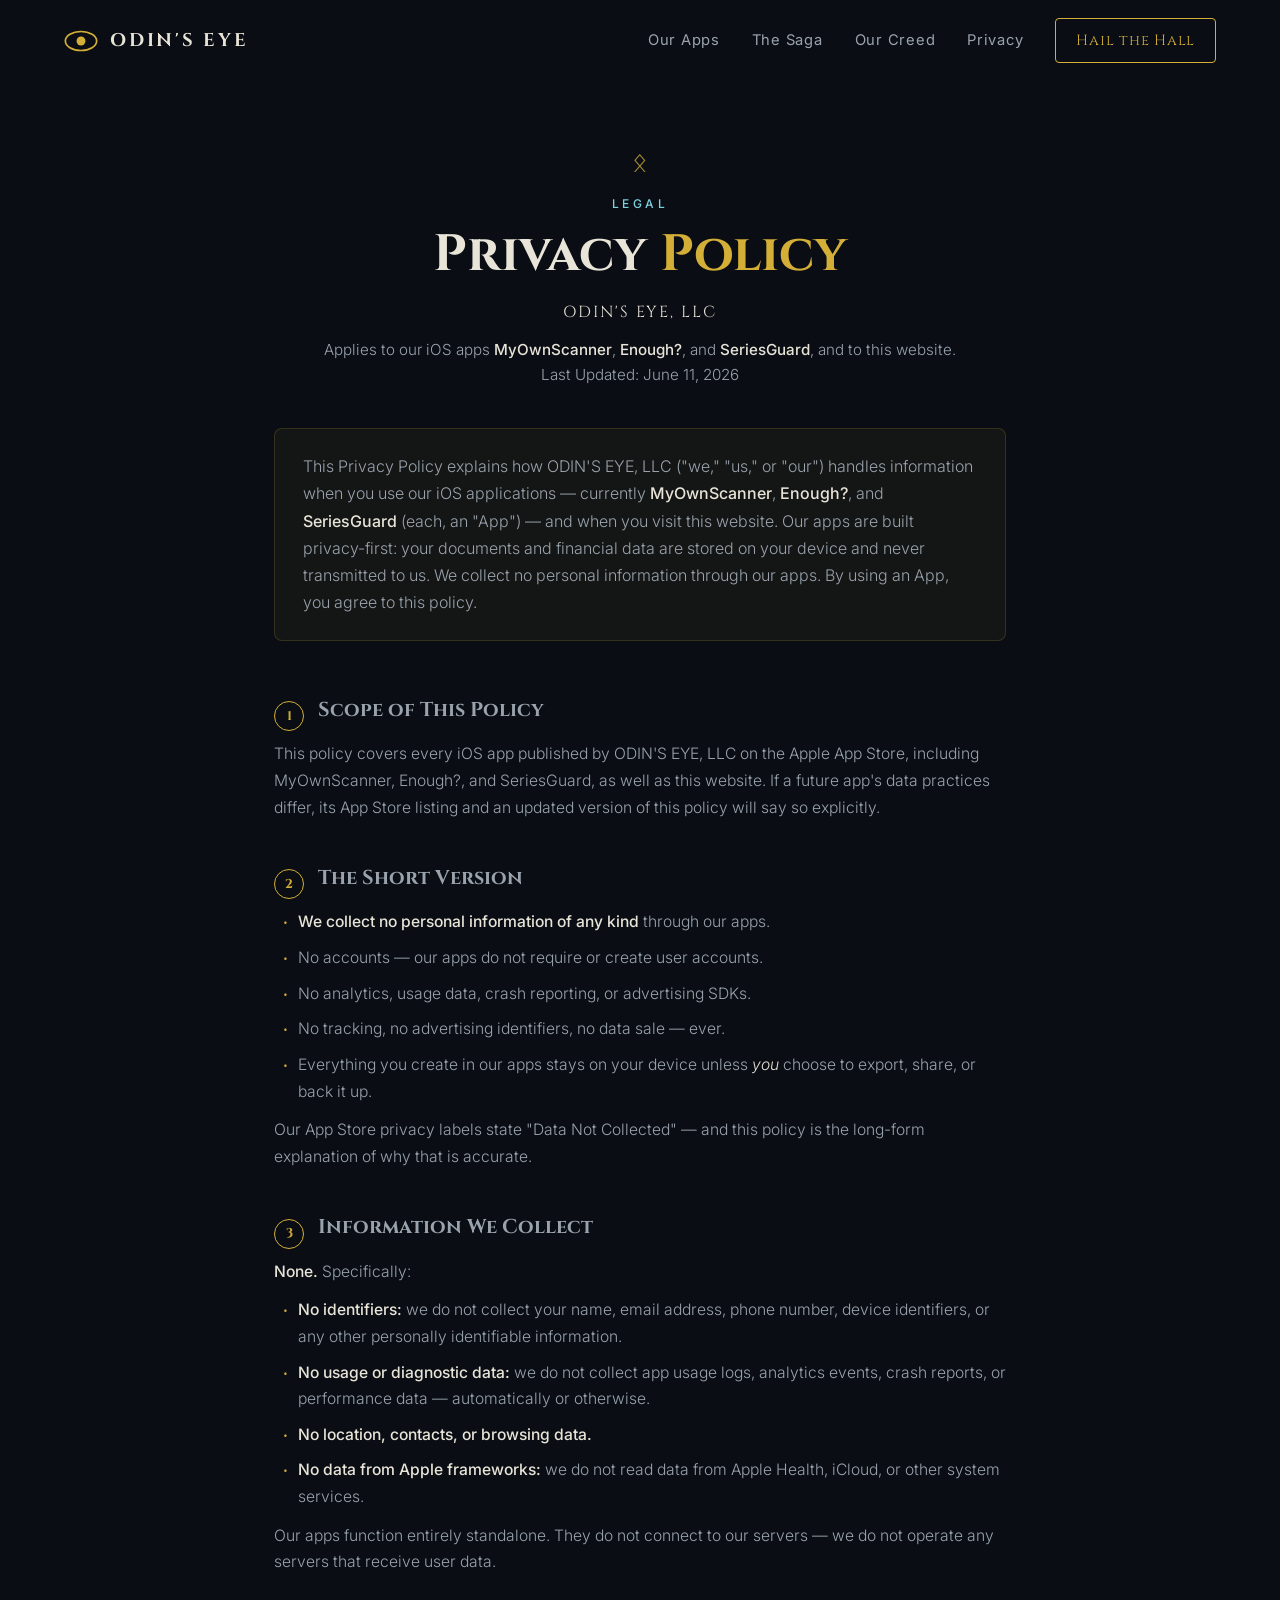
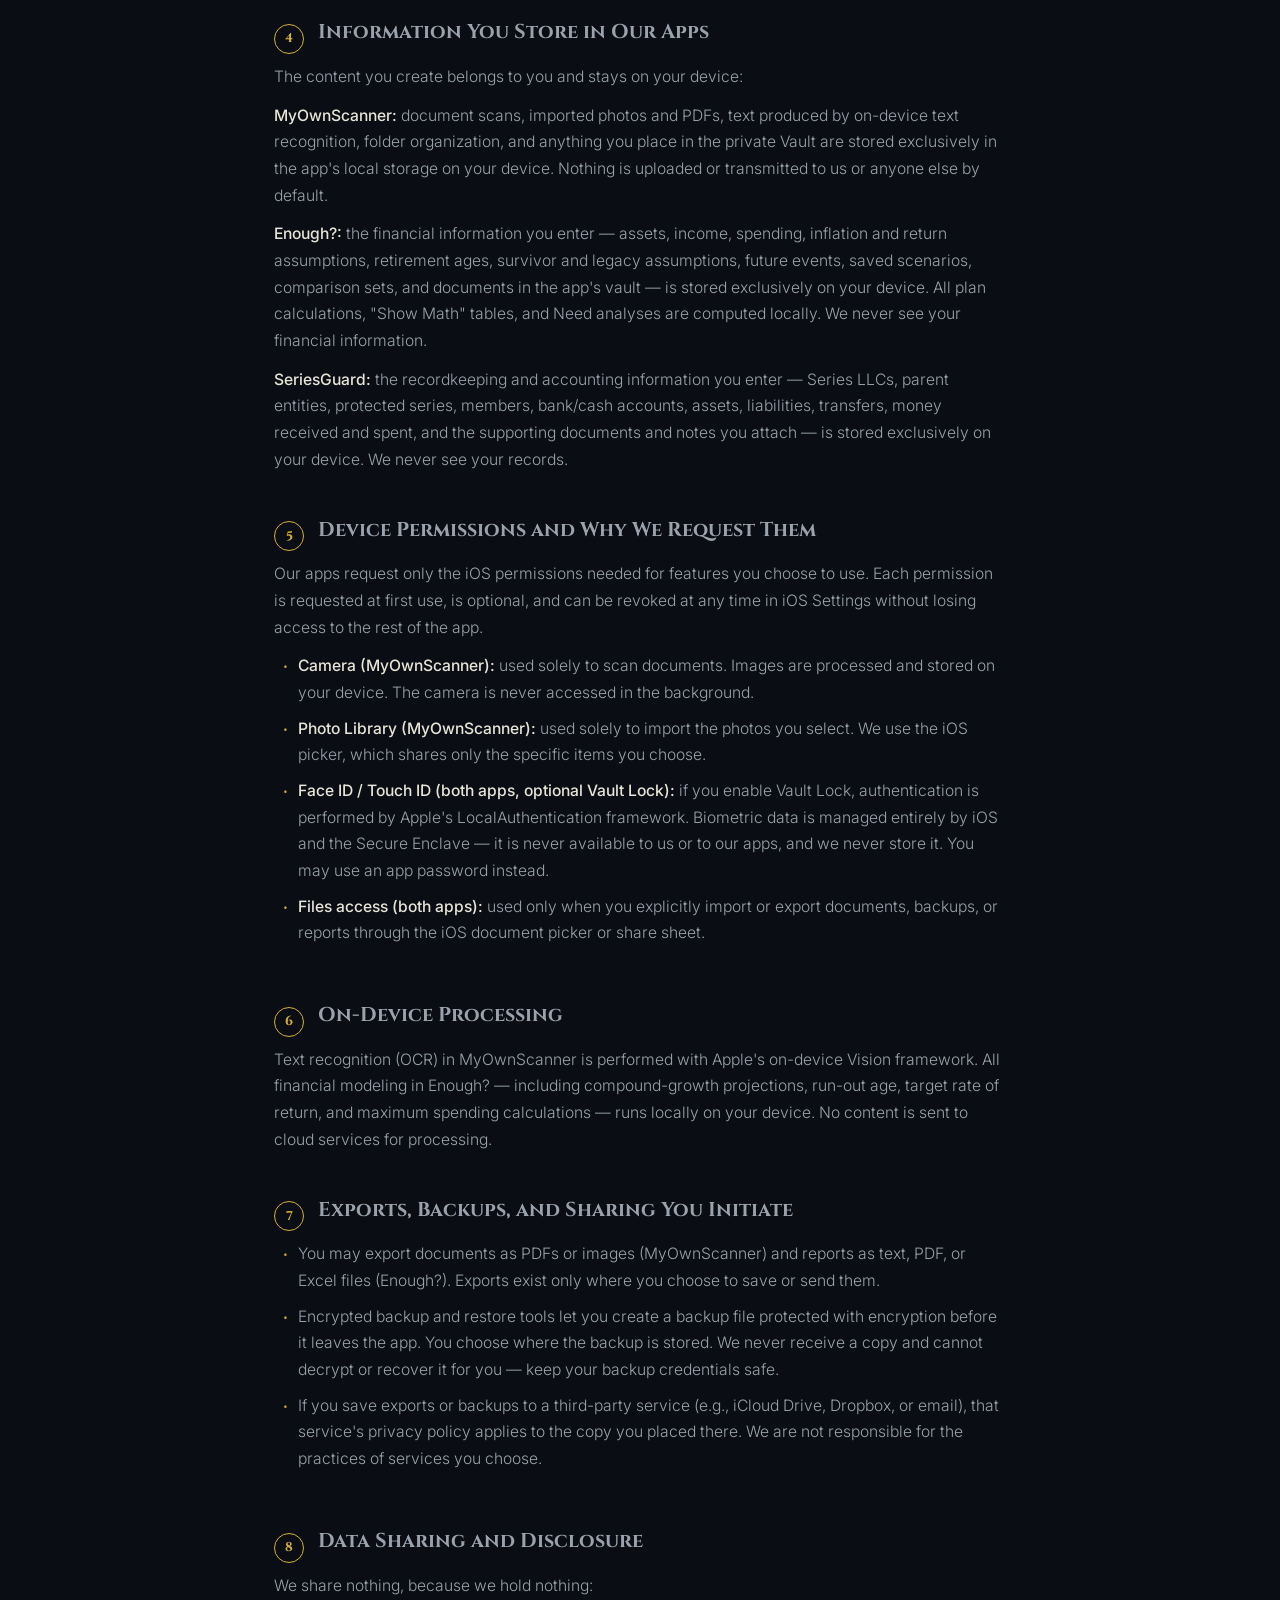
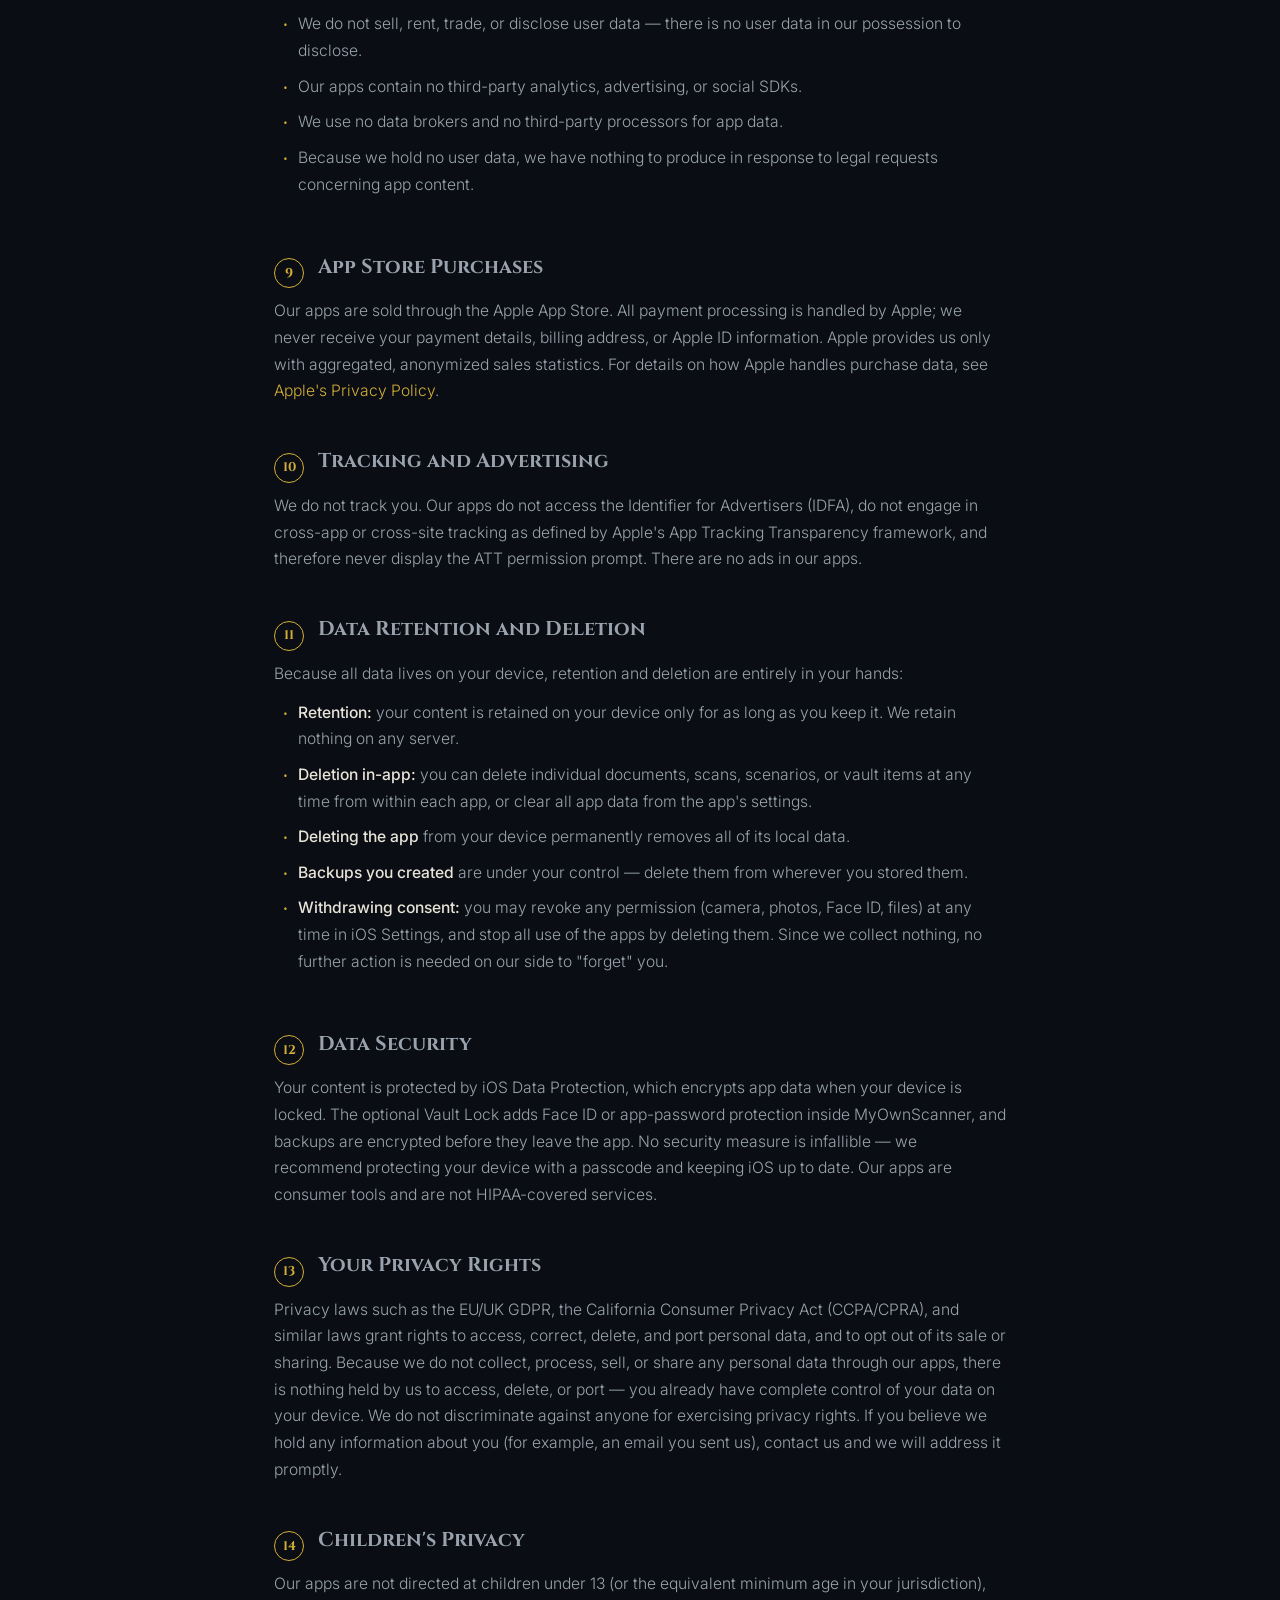
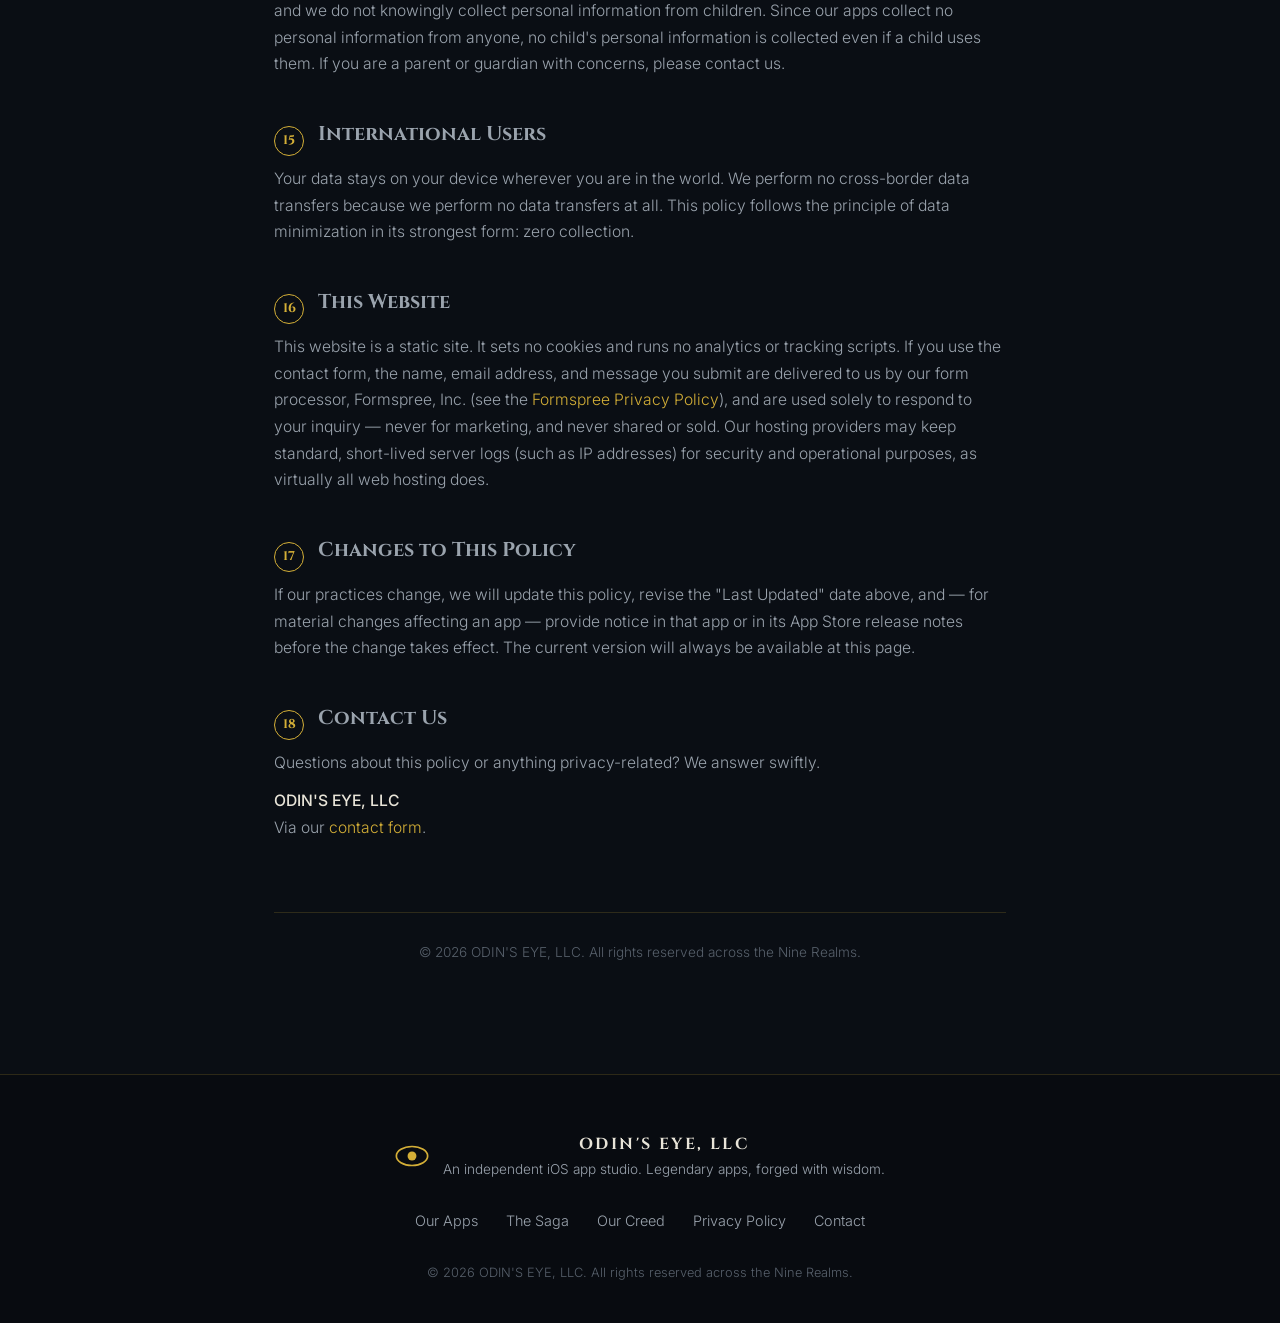
==== commit 2bd6e827: "Add SeriesGuard app card Add SeriesGuard (SeriesGuard Ledger) as a third showcase card — a recordkee" ====
--- a/privacy-policy.html
+++ b/privacy-policy.html
@@ -4,7 +4,7 @@
   <meta charset="UTF-8" />
   <meta name="viewport" content="width=device-width, initial-scale=1.0" />
   <title>Privacy Policy — Odin's Eye Apps</title>
-  <meta name="description" content="Privacy Policy for ODIN'S EYE, LLC and its iOS apps MyOwnScanner and Enough?. Your data stays on your device — we collect nothing." />
+  <meta name="description" content="Privacy Policy for ODIN'S EYE, LLC and its iOS apps MyOwnScanner, Enough?, and SeriesGuard. Your data stays on your device — we collect nothing." />
   <link rel="preconnect" href="https://fonts.googleapis.com" />
   <link rel="preconnect" href="https://fonts.gstatic.com" crossorigin />
   <link href="https://fonts.googleapis.com/css2?family=Cinzel:wght@400;600;700;900&family=Inter:wght@300;400;500;600&display=swap" rel="stylesheet" />
@@ -45,19 +45,19 @@
         <p class="legal-kicker">Legal</p>
         <h1>Privacy <span class="gold">Policy</span></h1>
         <p class="legal-sub">ODIN'S EYE, LLC</p>
-        <p class="legal-meta">Applies to our iOS apps <strong>MyOwnScanner</strong> and <strong>Enough?</strong>, and to this website.</p>
+        <p class="legal-meta">Applies to our iOS apps <strong>MyOwnScanner</strong>, <strong>Enough?</strong>, and <strong>SeriesGuard</strong>, and to this website.</p>
         <p class="legal-meta">Last Updated: June 11, 2026</p>
       </div>
 
       <div class="legal-intro">
-        <p>This Privacy Policy explains how ODIN'S EYE, LLC ("we," "us," or "our") handles information when you use our iOS applications — currently <strong>MyOwnScanner</strong> and <strong>Enough?</strong> (each, an "App") — and when you visit this website. Our apps are built privacy-first: your documents and financial data are stored on your device and never transmitted to us. We collect no personal information through our apps. By using an App, you agree to this policy.</p>
+        <p>This Privacy Policy explains how ODIN'S EYE, LLC ("we," "us," or "our") handles information when you use our iOS applications — currently <strong>MyOwnScanner</strong>, <strong>Enough?</strong>, and <strong>SeriesGuard</strong> (each, an "App") — and when you visit this website. Our apps are built privacy-first: your documents and financial data are stored on your device and never transmitted to us. We collect no personal information through our apps. By using an App, you agree to this policy.</p>
       </div>
 
       <ol class="legal-sections">
 
         <li>
           <h2><span class="legal-num">1</span>Scope of This Policy</h2>
-          <p>This policy covers every iOS app published by ODIN'S EYE, LLC on the Apple App Store, including MyOwnScanner and Enough?, as well as this website. If a future app's data practices differ, its App Store listing and an updated version of this policy will say so explicitly.</p>
+          <p>This policy covers every iOS app published by ODIN'S EYE, LLC on the Apple App Store, including MyOwnScanner, Enough?, and SeriesGuard, as well as this website. If a future app's data practices differ, its App Store listing and an updated version of this policy will say so explicitly.</p>
         </li>
 
         <li>
@@ -89,6 +89,7 @@
           <p>The content you create belongs to you and stays on your device:</p>
           <p><strong>MyOwnScanner:</strong> document scans, imported photos and PDFs, text produced by on-device text recognition, folder organization, and anything you place in the private Vault are stored exclusively in the app's local storage on your device. Nothing is uploaded or transmitted to us or anyone else by default.</p>
           <p><strong>Enough?:</strong> the financial information you enter — assets, income, spending, inflation and return assumptions, retirement ages, survivor and legacy assumptions, future events, saved scenarios, comparison sets, and documents in the app's vault — is stored exclusively on your device. All plan calculations, "Show Math" tables, and Need analyses are computed locally. We never see your financial information.</p>
+          <p><strong>SeriesGuard:</strong> the recordkeeping and accounting information you enter — Series LLCs, parent entities, protected series, members, bank/cash accounts, assets, liabilities, transfers, money received and spent, and the supporting documents and notes you attach — is stored exclusively on your device. We never see your records.</p>
         </li>
 
         <li>
--- a/styles.css
+++ b/styles.css
@@ -313,6 +313,22 @@
   border-radius: 15px;
   border: 1px solid rgba(212, 175, 55, 0.4);
   box-shadow: 0 8px 20px rgba(0, 0, 0, 0.45);
+  flex-shrink: 0;
+}
+
+/* rune icon box (placeholder until a real app icon exists) */
+.app-icon-glyph {
+  width: 64px;
+  height: 64px;
+  border-radius: 15px;
+  border: 1px solid rgba(212, 175, 55, 0.4);
+  box-shadow: inset 0 1px 0 rgba(255, 255, 255, 0.06), 0 8px 20px rgba(0, 0, 0, 0.45);
+  background: linear-gradient(150deg, #1d2940, #0e1420);
+  display: flex;
+  align-items: center;
+  justify-content: center;
+  font-size: 2rem;
+  color: var(--gold-bright);
   flex-shrink: 0;
 }
 
@@ -377,6 +393,39 @@
   display: block;
   width: 100%;
   border-radius: 27px;
+}
+
+/* "coming soon" placeholder screen (no screenshot yet) */
+.phone-soon-screen {
+  display: flex;
+  flex-direction: column;
+  align-items: center;
+  justify-content: center;
+  gap: 10px;
+  aspect-ratio: 1320 / 2868;
+  border-radius: 27px;
+  background:
+    radial-gradient(ellipse 90% 50% at 50% 30%, rgba(30, 58, 95, 0.6), transparent),
+    linear-gradient(170deg, #131b27, #070b11);
+  text-align: center;
+  padding: 0 18px;
+}
+.phone-soon-rune {
+  font-size: 3.4rem;
+  color: var(--gold);
+  text-shadow: 0 0 26px rgba(212, 175, 55, 0.4);
+}
+.phone-soon-name {
+  font-family: var(--font-display);
+  font-size: 1.05rem;
+  letter-spacing: 0.08em;
+  color: var(--text);
+}
+.phone-soon-label {
+  font-size: 0.68rem;
+  letter-spacing: 0.28em;
+  text-transform: uppercase;
+  color: var(--ice);
 }
 
 .app-features {
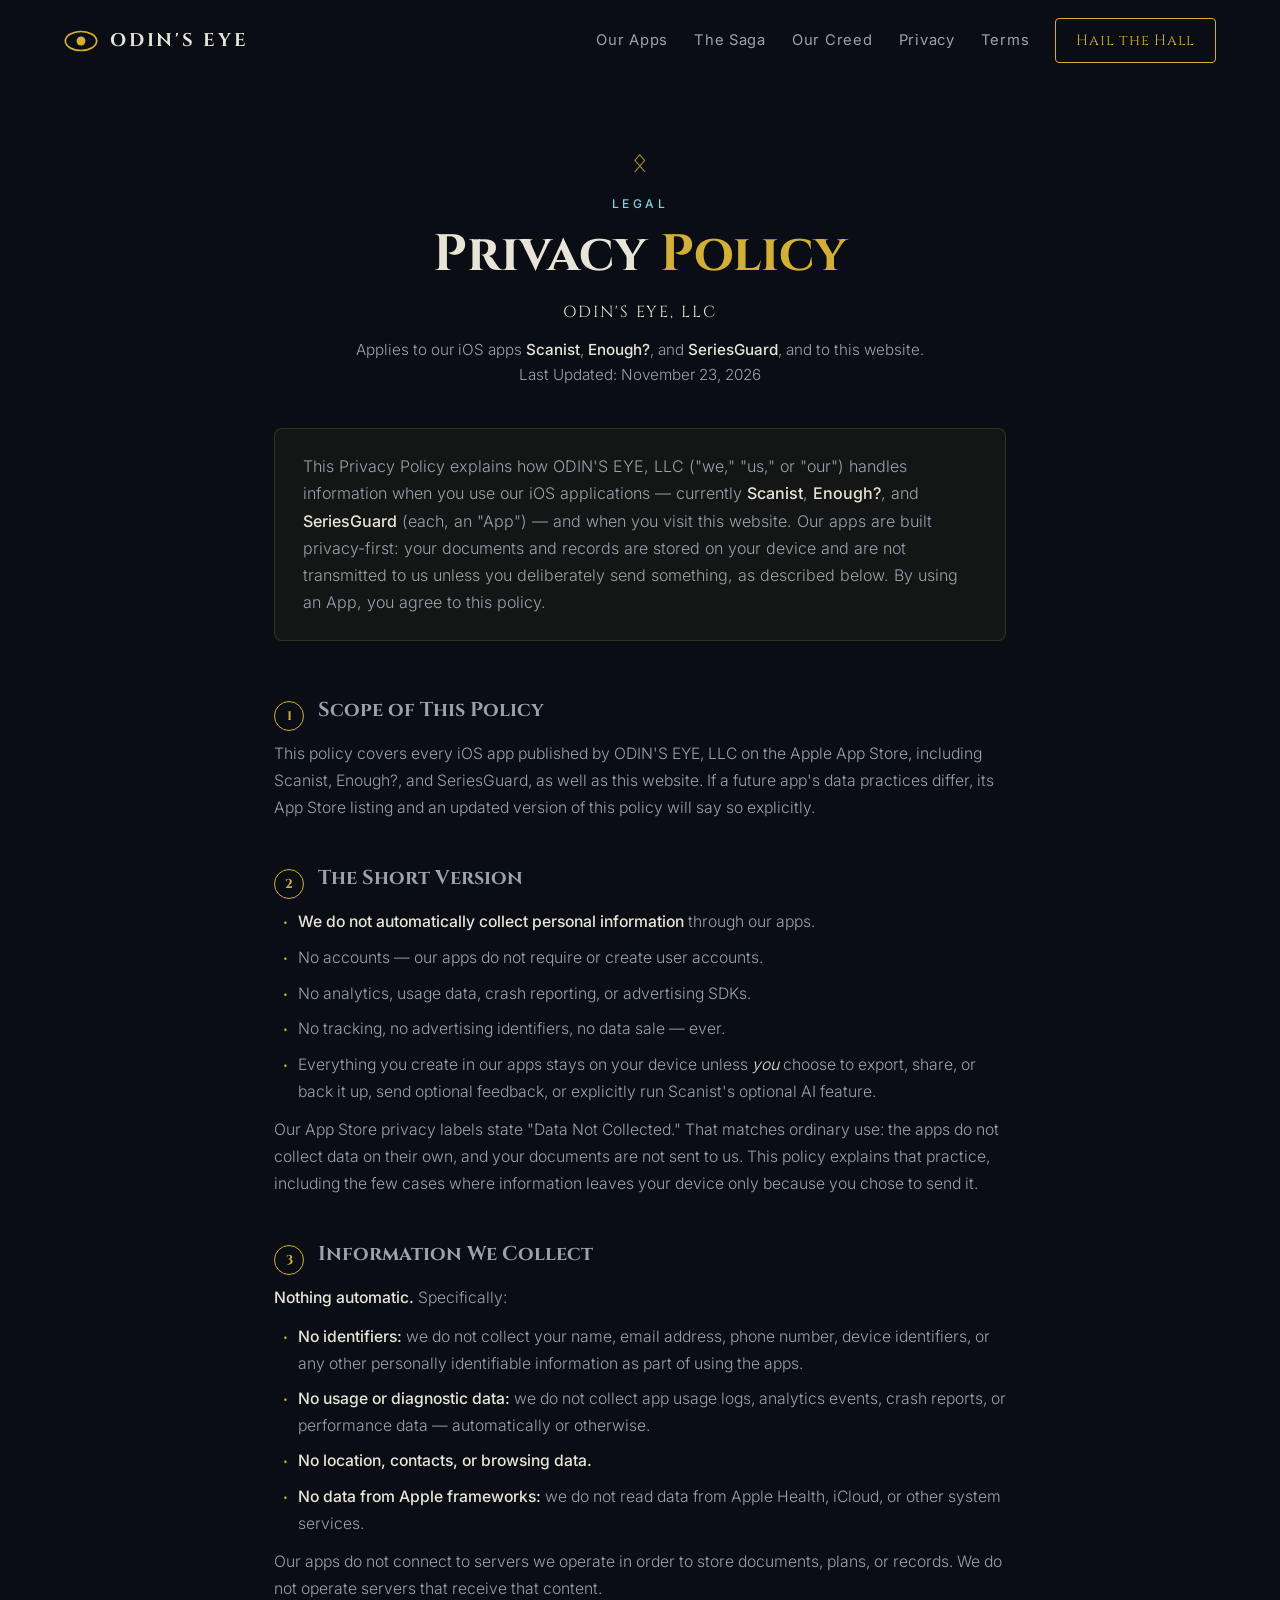
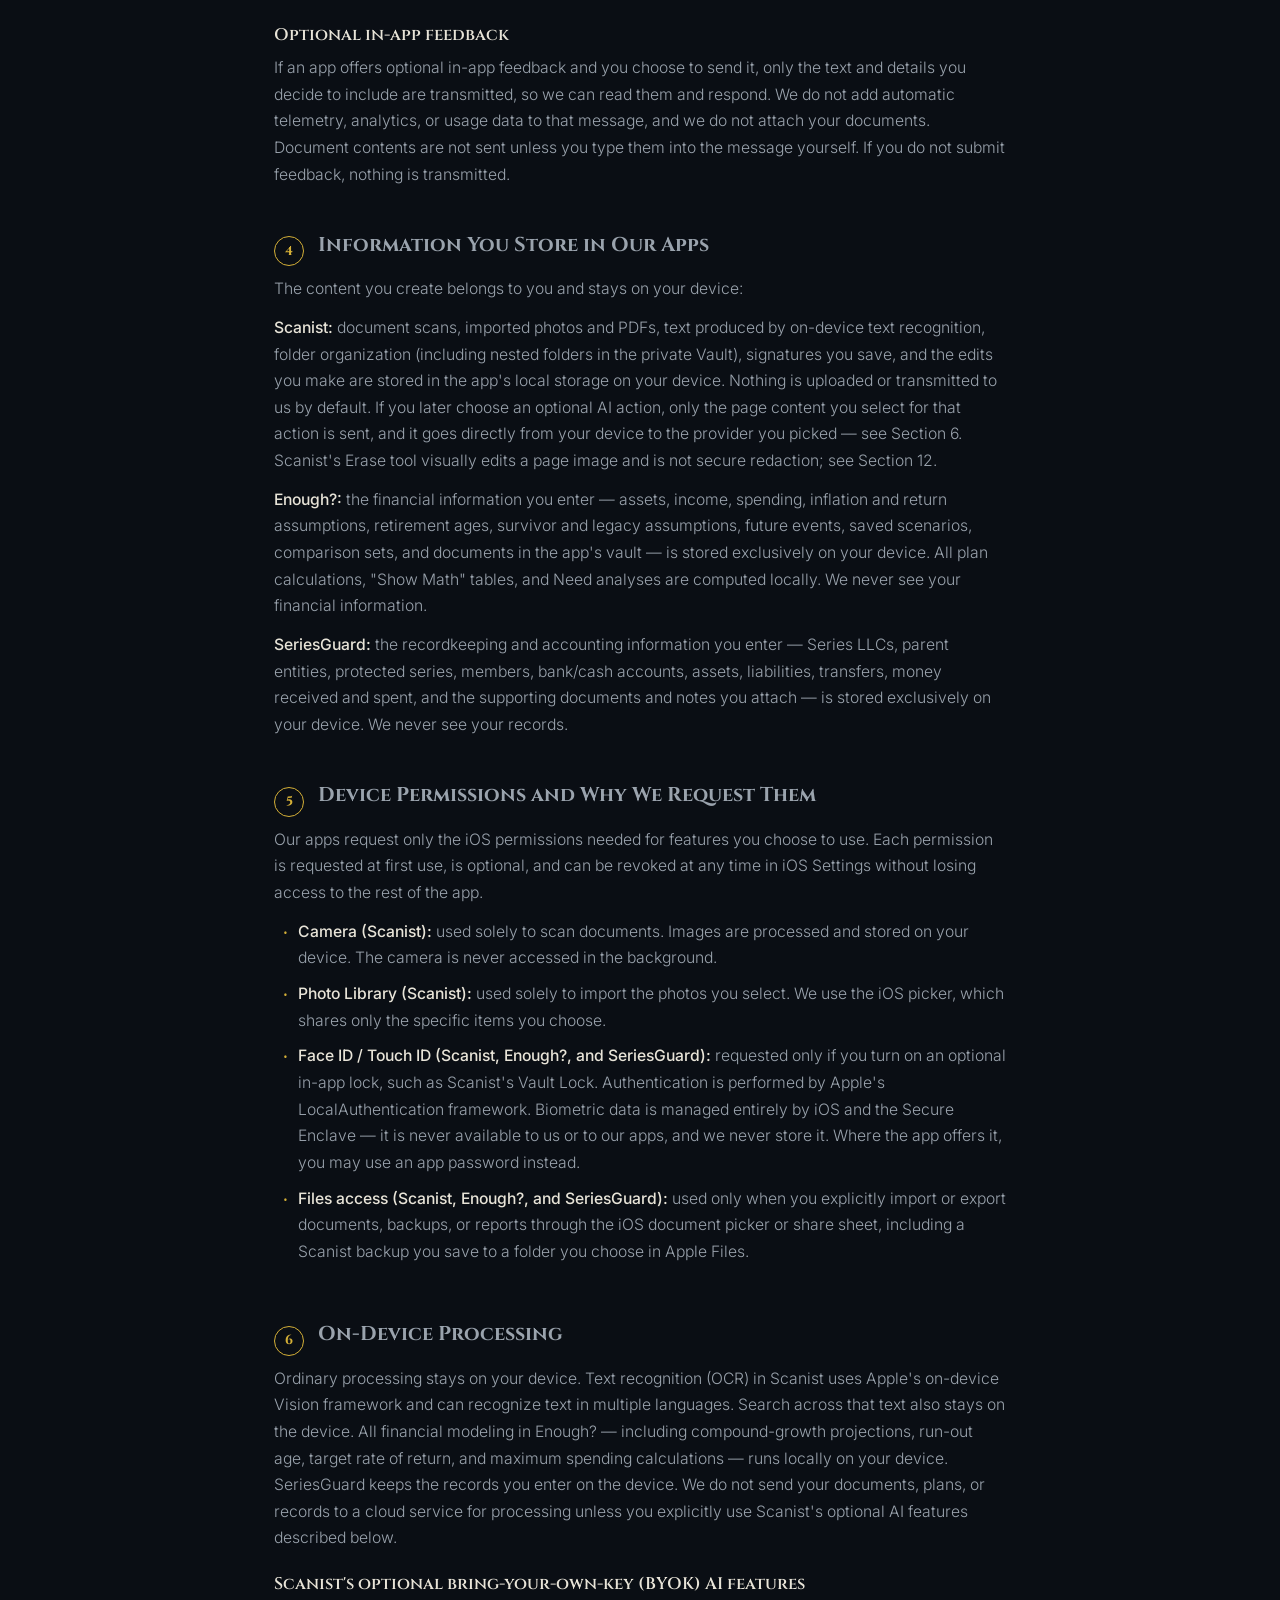
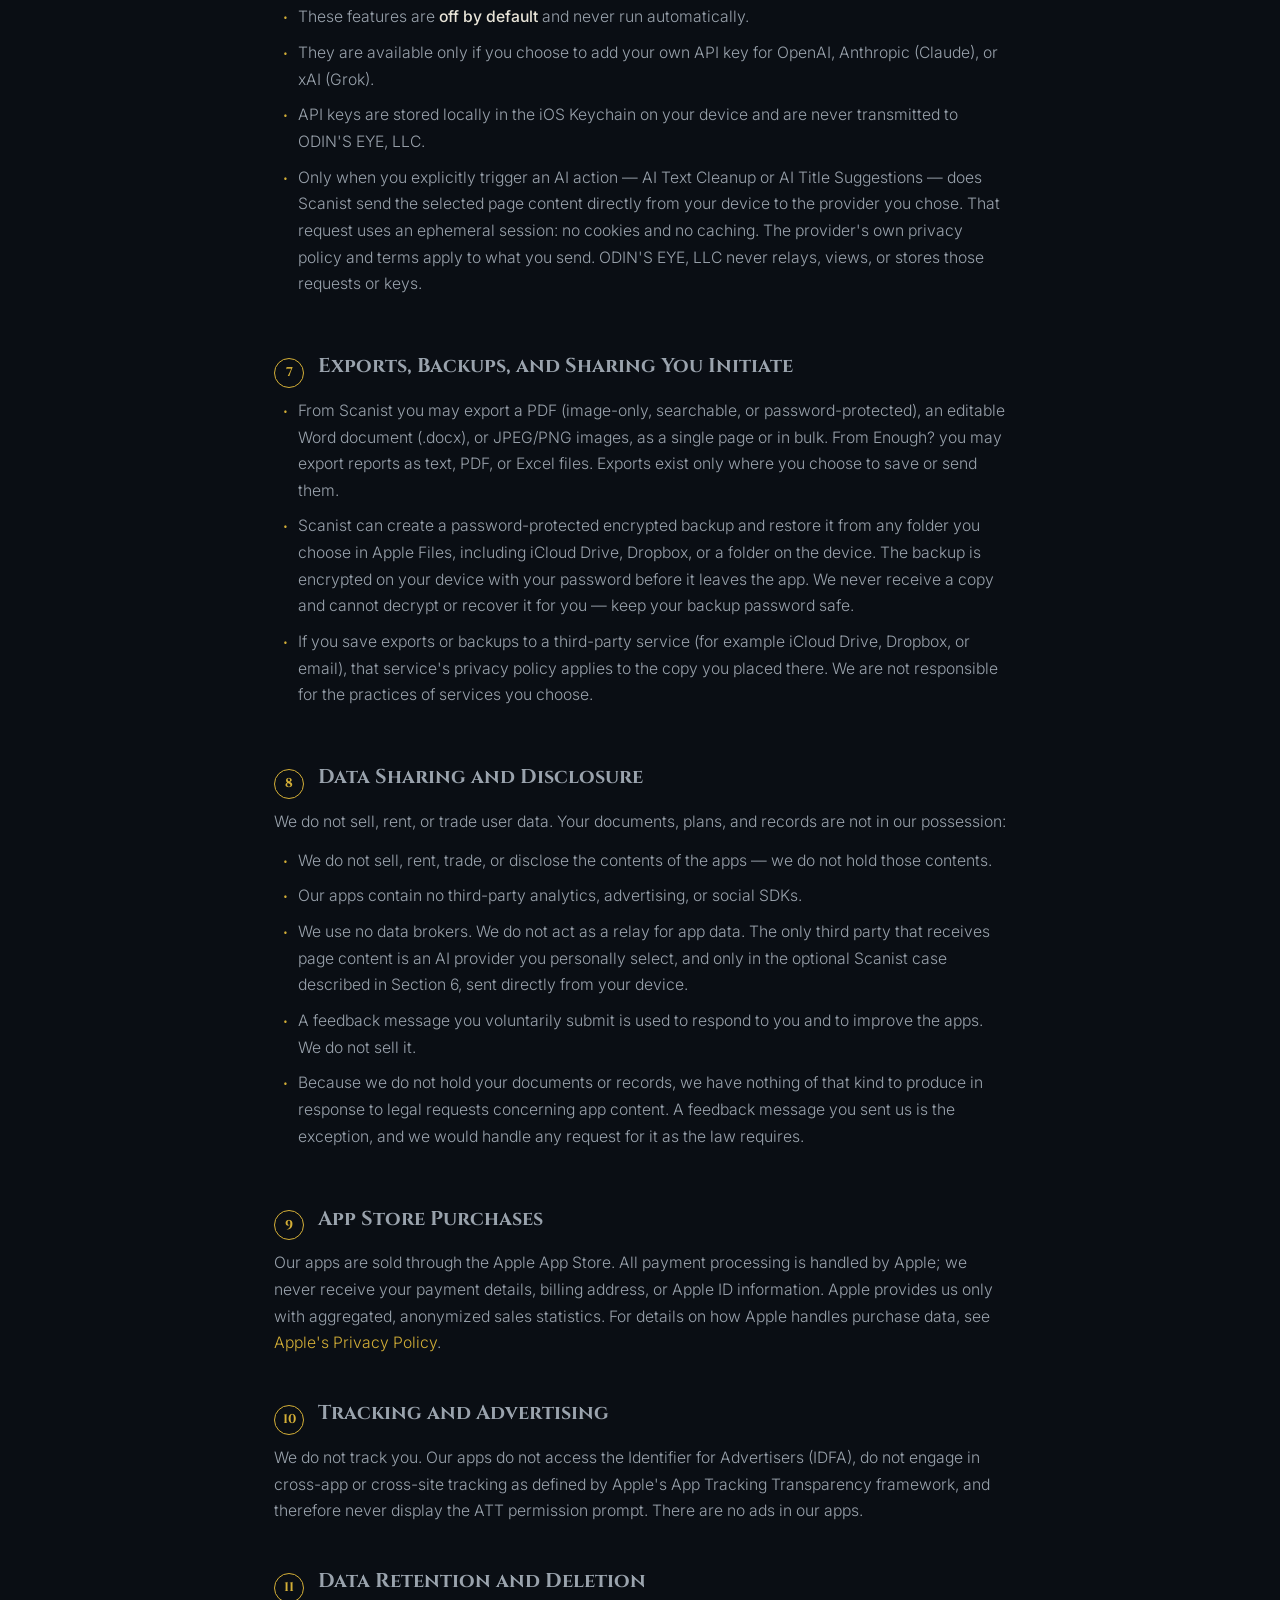
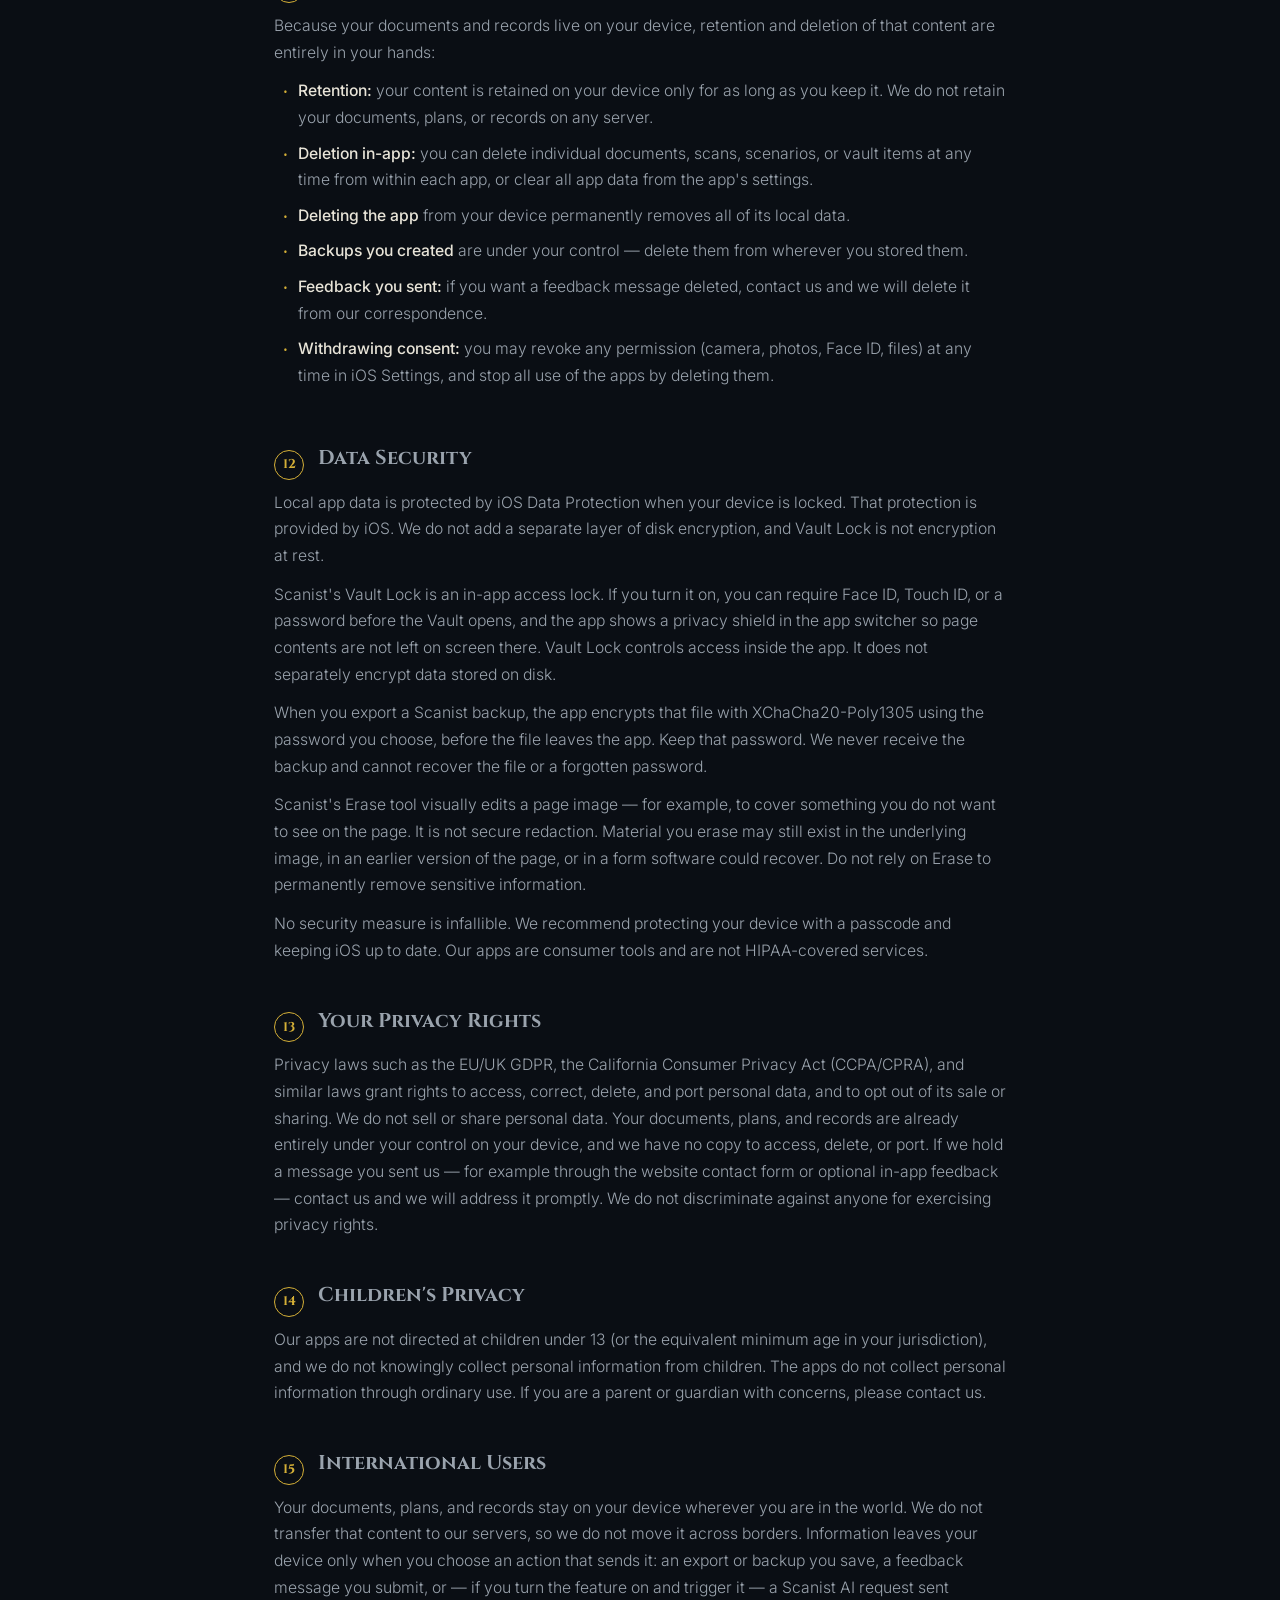
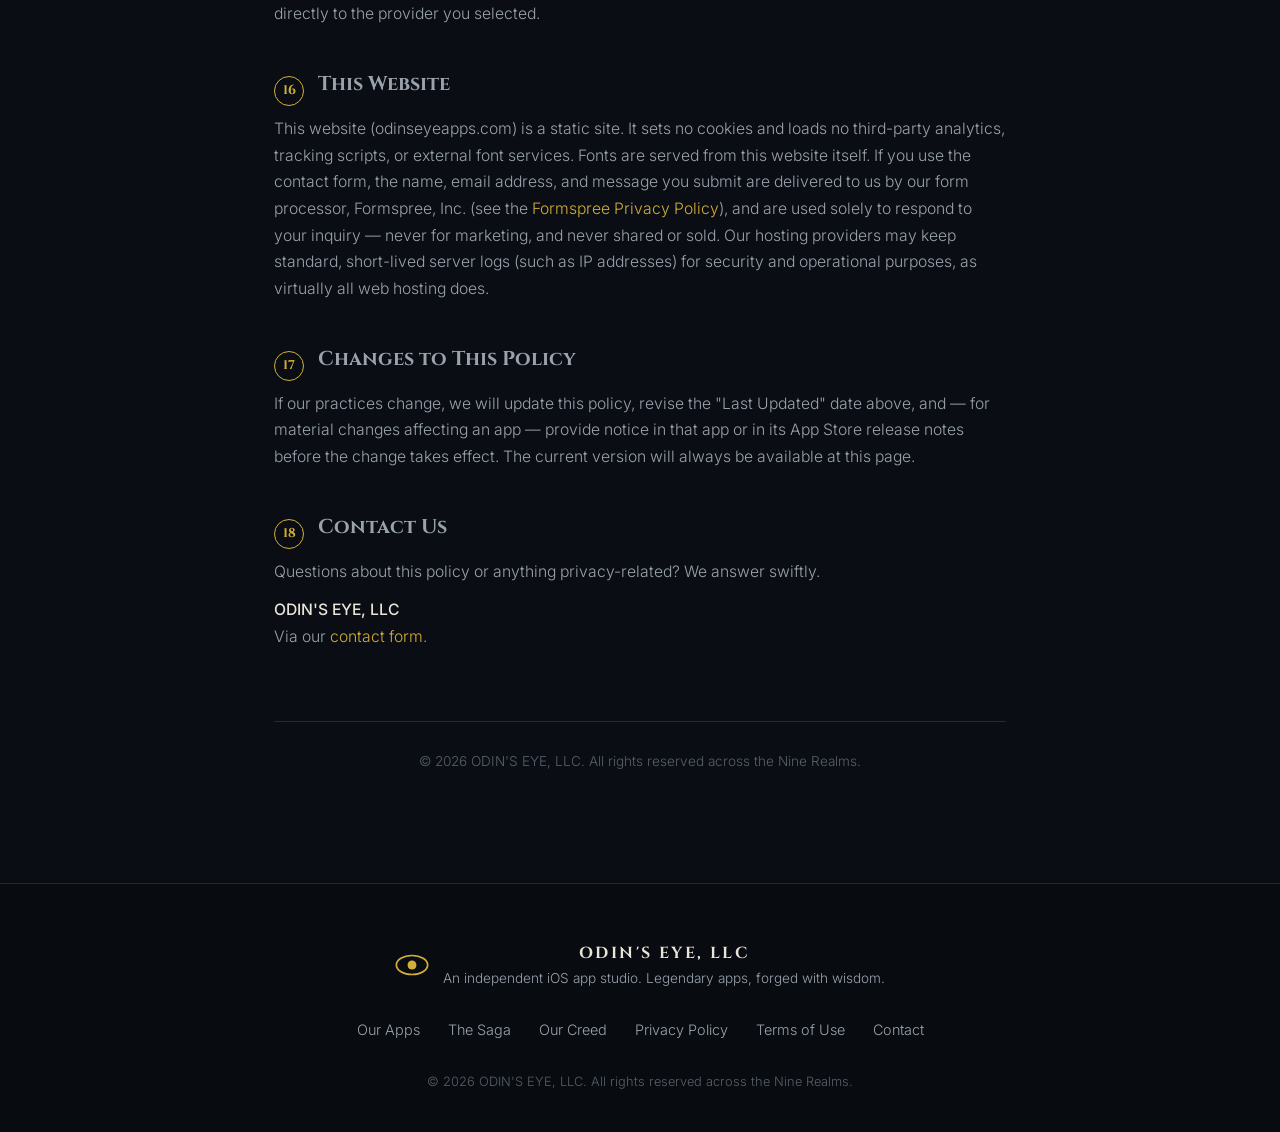
==== commit a5c1f96a: "Rename MyOwnScanner to Scanist and add Terms of Use Update the Scanist card, privacy policy, and App" ====
--- a/privacy-policy.html
+++ b/privacy-policy.html
@@ -4,10 +4,7 @@
   <meta charset="UTF-8" />
   <meta name="viewport" content="width=device-width, initial-scale=1.0" />
   <title>Privacy Policy — Odin's Eye Apps</title>
-  <meta name="description" content="Privacy Policy for ODIN'S EYE, LLC and its iOS apps MyOwnScanner, Enough?, and SeriesGuard. Your data stays on your device — we collect nothing." />
-  <link rel="preconnect" href="https://fonts.googleapis.com" />
-  <link rel="preconnect" href="https://fonts.gstatic.com" crossorigin />
-  <link href="https://fonts.googleapis.com/css2?family=Cinzel:wght@400;600;700;900&family=Inter:wght@300;400;500;600&display=swap" rel="stylesheet" />
+  <meta name="description" content="Privacy Policy for ODIN'S EYE, LLC and its iOS apps Scanist, Enough?, and SeriesGuard. Your documents stay on your device." />
   <link rel="stylesheet" href="styles.css" />
   <link rel="icon" type="image/svg+xml" href='data:image/svg+xml,<svg xmlns="http://www.w3.org/2000/svg" viewBox="0 0 100 100"><circle cx="50" cy="50" r="45" fill="none" stroke="%23d4af37" stroke-width="6"/><circle cx="50" cy="50" r="14" fill="%23d4af37"/></svg>' />
 </head>
@@ -27,7 +24,8 @@
         <a href="index.html#apps">Our Apps</a>
         <a href="index.html#saga">The Saga</a>
         <a href="index.html#wisdom">Our Creed</a>
-        <a href="privacy-policy.html">Privacy</a>
+        <a href="privacy-policy.html" aria-current="page">Privacy</a>
+        <a href="terms.html">Terms</a>
         <a href="index.html#contact" class="nav-cta">Hail the Hall</a>
       </nav>
       <button class="nav-toggle" id="navToggle" aria-label="Toggle menu">
@@ -45,49 +43,51 @@
         <p class="legal-kicker">Legal</p>
         <h1>Privacy <span class="gold">Policy</span></h1>
         <p class="legal-sub">ODIN'S EYE, LLC</p>
-        <p class="legal-meta">Applies to our iOS apps <strong>MyOwnScanner</strong>, <strong>Enough?</strong>, and <strong>SeriesGuard</strong>, and to this website.</p>
-        <p class="legal-meta">Last Updated: June 11, 2026</p>
+        <p class="legal-meta">Applies to our iOS apps <strong>Scanist</strong>, <strong>Enough?</strong>, and <strong>SeriesGuard</strong>, and to this website.</p>
+        <p class="legal-meta">Last Updated: November 23, 2026</p>
       </div>
 
       <div class="legal-intro">
-        <p>This Privacy Policy explains how ODIN'S EYE, LLC ("we," "us," or "our") handles information when you use our iOS applications — currently <strong>MyOwnScanner</strong>, <strong>Enough?</strong>, and <strong>SeriesGuard</strong> (each, an "App") — and when you visit this website. Our apps are built privacy-first: your documents and financial data are stored on your device and never transmitted to us. We collect no personal information through our apps. By using an App, you agree to this policy.</p>
+        <p>This Privacy Policy explains how ODIN'S EYE, LLC ("we," "us," or "our") handles information when you use our iOS applications — currently <strong>Scanist</strong>, <strong>Enough?</strong>, and <strong>SeriesGuard</strong> (each, an "App") — and when you visit this website. Our apps are built privacy-first: your documents and records are stored on your device and are not transmitted to us unless you deliberately send something, as described below. By using an App, you agree to this policy.</p>
       </div>
 
       <ol class="legal-sections">
 
         <li>
           <h2><span class="legal-num">1</span>Scope of This Policy</h2>
-          <p>This policy covers every iOS app published by ODIN'S EYE, LLC on the Apple App Store, including MyOwnScanner, Enough?, and SeriesGuard, as well as this website. If a future app's data practices differ, its App Store listing and an updated version of this policy will say so explicitly.</p>
+          <p>This policy covers every iOS app published by ODIN'S EYE, LLC on the Apple App Store, including Scanist, Enough?, and SeriesGuard, as well as this website. If a future app's data practices differ, its App Store listing and an updated version of this policy will say so explicitly.</p>
         </li>
 
         <li>
           <h2><span class="legal-num">2</span>The Short Version</h2>
           <ul>
-            <li><strong>We collect no personal information of any kind</strong> through our apps.</li>
+            <li><strong>We do not automatically collect personal information</strong> through our apps.</li>
             <li>No accounts — our apps do not require or create user accounts.</li>
             <li>No analytics, usage data, crash reporting, or advertising SDKs.</li>
             <li>No tracking, no advertising identifiers, no data sale — ever.</li>
-            <li>Everything you create in our apps stays on your device unless <em>you</em> choose to export, share, or back it up.</li>
-          </ul>
-          <p>Our App Store privacy labels state "Data Not Collected" — and this policy is the long-form explanation of why that is accurate.</p>
+            <li>Everything you create in our apps stays on your device unless <em>you</em> choose to export, share, or back it up, send optional feedback, or explicitly run Scanist's optional AI feature.</li>
+          </ul>
+          <p>Our App Store privacy labels state "Data Not Collected." That matches ordinary use: the apps do not collect data on their own, and your documents are not sent to us. This policy explains that practice, including the few cases where information leaves your device only because you chose to send it.</p>
         </li>
 
         <li>
           <h2><span class="legal-num">3</span>Information We Collect</h2>
-          <p><strong>None.</strong> Specifically:</p>
-          <ul>
-            <li><strong>No identifiers:</strong> we do not collect your name, email address, phone number, device identifiers, or any other personally identifiable information.</li>
+          <p><strong>Nothing automatic.</strong> Specifically:</p>
+          <ul>
+            <li><strong>No identifiers:</strong> we do not collect your name, email address, phone number, device identifiers, or any other personally identifiable information as part of using the apps.</li>
             <li><strong>No usage or diagnostic data:</strong> we do not collect app usage logs, analytics events, crash reports, or performance data — automatically or otherwise.</li>
             <li><strong>No location, contacts, or browsing data.</strong></li>
             <li><strong>No data from Apple frameworks:</strong> we do not read data from Apple Health, iCloud, or other system services.</li>
           </ul>
-          <p>Our apps function entirely standalone. They do not connect to our servers — we do not operate any servers that receive user data.</p>
+          <p>Our apps do not connect to servers we operate in order to store documents, plans, or records. We do not operate servers that receive that content.</p>
+          <h3>Optional in-app feedback</h3>
+          <p>If an app offers optional in-app feedback and you choose to send it, only the text and details you decide to include are transmitted, so we can read them and respond. We do not add automatic telemetry, analytics, or usage data to that message, and we do not attach your documents. Document contents are not sent unless you type them into the message yourself. If you do not submit feedback, nothing is transmitted.</p>
         </li>
 
         <li>
           <h2><span class="legal-num">4</span>Information You Store in Our Apps</h2>
           <p>The content you create belongs to you and stays on your device:</p>
-          <p><strong>MyOwnScanner:</strong> document scans, imported photos and PDFs, text produced by on-device text recognition, folder organization, and anything you place in the private Vault are stored exclusively in the app's local storage on your device. Nothing is uploaded or transmitted to us or anyone else by default.</p>
+          <p><strong>Scanist:</strong> document scans, imported photos and PDFs, text produced by on-device text recognition, folder organization (including nested folders in the private Vault), signatures you save, and the edits you make are stored in the app's local storage on your device. Nothing is uploaded or transmitted to us by default. If you later choose an optional AI action, only the page content you select for that action is sent, and it goes directly from your device to the provider you picked — see Section 6. Scanist's Erase tool visually edits a page image and is not secure redaction; see Section 12.</p>
           <p><strong>Enough?:</strong> the financial information you enter — assets, income, spending, inflation and return assumptions, retirement ages, survivor and legacy assumptions, future events, saved scenarios, comparison sets, and documents in the app's vault — is stored exclusively on your device. All plan calculations, "Show Math" tables, and Need analyses are computed locally. We never see your financial information.</p>
           <p><strong>SeriesGuard:</strong> the recordkeeping and accounting information you enter — Series LLCs, parent entities, protected series, members, bank/cash accounts, assets, liabilities, transfers, money received and spent, and the supporting documents and notes you attach — is stored exclusively on your device. We never see your records.</p>
         </li>
@@ -96,35 +96,43 @@
           <h2><span class="legal-num">5</span>Device Permissions and Why We Request Them</h2>
           <p>Our apps request only the iOS permissions needed for features you choose to use. Each permission is requested at first use, is optional, and can be revoked at any time in iOS Settings without losing access to the rest of the app.</p>
           <ul>
-            <li><strong>Camera (MyOwnScanner):</strong> used solely to scan documents. Images are processed and stored on your device. The camera is never accessed in the background.</li>
-            <li><strong>Photo Library (MyOwnScanner):</strong> used solely to import the photos you select. We use the iOS picker, which shares only the specific items you choose.</li>
-            <li><strong>Face ID / Touch ID (both apps, optional Vault Lock):</strong> if you enable Vault Lock, authentication is performed by Apple's LocalAuthentication framework. Biometric data is managed entirely by iOS and the Secure Enclave — it is never available to us or to our apps, and we never store it. You may use an app password instead.</li>
-            <li><strong>Files access (both apps):</strong> used only when you explicitly import or export documents, backups, or reports through the iOS document picker or share sheet.</li>
+            <li><strong>Camera (Scanist):</strong> used solely to scan documents. Images are processed and stored on your device. The camera is never accessed in the background.</li>
+            <li><strong>Photo Library (Scanist):</strong> used solely to import the photos you select. We use the iOS picker, which shares only the specific items you choose.</li>
+            <li><strong>Face ID / Touch ID (Scanist, Enough?, and SeriesGuard):</strong> requested only if you turn on an optional in-app lock, such as Scanist's Vault Lock. Authentication is performed by Apple's LocalAuthentication framework. Biometric data is managed entirely by iOS and the Secure Enclave — it is never available to us or to our apps, and we never store it. Where the app offers it, you may use an app password instead.</li>
+            <li><strong>Files access (Scanist, Enough?, and SeriesGuard):</strong> used only when you explicitly import or export documents, backups, or reports through the iOS document picker or share sheet, including a Scanist backup you save to a folder you choose in Apple Files.</li>
           </ul>
         </li>
 
         <li>
           <h2><span class="legal-num">6</span>On-Device Processing</h2>
-          <p>Text recognition (OCR) in MyOwnScanner is performed with Apple's on-device Vision framework. All financial modeling in Enough? — including compound-growth projections, run-out age, target rate of return, and maximum spending calculations — runs locally on your device. No content is sent to cloud services for processing.</p>
+          <p>Ordinary processing stays on your device. Text recognition (OCR) in Scanist uses Apple's on-device Vision framework and can recognize text in multiple languages. Search across that text also stays on the device. All financial modeling in Enough? — including compound-growth projections, run-out age, target rate of return, and maximum spending calculations — runs locally on your device. SeriesGuard keeps the records you enter on the device. We do not send your documents, plans, or records to a cloud service for processing unless you explicitly use Scanist's optional AI features described below.</p>
+          <h3>Scanist's optional bring-your-own-key (BYOK) AI features</h3>
+          <ul>
+            <li>These features are <strong>off by default</strong> and never run automatically.</li>
+            <li>They are available only if you choose to add your own API key for OpenAI, Anthropic (Claude), or xAI (Grok).</li>
+            <li>API keys are stored locally in the iOS Keychain on your device and are never transmitted to ODIN'S EYE, LLC.</li>
+            <li>Only when you explicitly trigger an AI action — AI Text Cleanup or AI Title Suggestions — does Scanist send the selected page content directly from your device to the provider you chose. That request uses an ephemeral session: no cookies and no caching. The provider's own privacy policy and terms apply to what you send. ODIN'S EYE, LLC never relays, views, or stores those requests or keys.</li>
+          </ul>
         </li>
 
         <li>
           <h2><span class="legal-num">7</span>Exports, Backups, and Sharing You Initiate</h2>
           <ul>
-            <li>You may export documents as PDFs or images (MyOwnScanner) and reports as text, PDF, or Excel files (Enough?). Exports exist only where you choose to save or send them.</li>
-            <li>Encrypted backup and restore tools let you create a backup file protected with encryption before it leaves the app. You choose where the backup is stored. We never receive a copy and cannot decrypt or recover it for you — keep your backup credentials safe.</li>
-            <li>If you save exports or backups to a third-party service (e.g., iCloud Drive, Dropbox, or email), that service's privacy policy applies to the copy you placed there. We are not responsible for the practices of services you choose.</li>
+            <li>From Scanist you may export a PDF (image-only, searchable, or password-protected), an editable Word document (.docx), or JPEG/PNG images, as a single page or in bulk. From Enough? you may export reports as text, PDF, or Excel files. Exports exist only where you choose to save or send them.</li>
+            <li>Scanist can create a password-protected encrypted backup and restore it from any folder you choose in Apple Files, including iCloud Drive, Dropbox, or a folder on the device. The backup is encrypted on your device with your password before it leaves the app. We never receive a copy and cannot decrypt or recover it for you — keep your backup password safe.</li>
+            <li>If you save exports or backups to a third-party service (for example iCloud Drive, Dropbox, or email), that service's privacy policy applies to the copy you placed there. We are not responsible for the practices of services you choose.</li>
           </ul>
         </li>
 
         <li>
           <h2><span class="legal-num">8</span>Data Sharing and Disclosure</h2>
-          <p>We share nothing, because we hold nothing:</p>
-          <ul>
-            <li>We do not sell, rent, trade, or disclose user data — there is no user data in our possession to disclose.</li>
+          <p>We do not sell, rent, or trade user data. Your documents, plans, and records are not in our possession:</p>
+          <ul>
+            <li>We do not sell, rent, trade, or disclose the contents of the apps — we do not hold those contents.</li>
             <li>Our apps contain no third-party analytics, advertising, or social SDKs.</li>
-            <li>We use no data brokers and no third-party processors for app data.</li>
-            <li>Because we hold no user data, we have nothing to produce in response to legal requests concerning app content.</li>
+            <li>We use no data brokers. We do not act as a relay for app data. The only third party that receives page content is an AI provider you personally select, and only in the optional Scanist case described in Section 6, sent directly from your device.</li>
+            <li>A feedback message you voluntarily submit is used to respond to you and to improve the apps. We do not sell it.</li>
+            <li>Because we do not hold your documents or records, we have nothing of that kind to produce in response to legal requests concerning app content. A feedback message you sent us is the exception, and we would handle any request for it as the law requires.</li>
           </ul>
         </li>
 
@@ -140,39 +148,44 @@
 
         <li>
           <h2><span class="legal-num">11</span>Data Retention and Deletion</h2>
-          <p>Because all data lives on your device, retention and deletion are entirely in your hands:</p>
-          <ul>
-            <li><strong>Retention:</strong> your content is retained on your device only for as long as you keep it. We retain nothing on any server.</li>
+          <p>Because your documents and records live on your device, retention and deletion of that content are entirely in your hands:</p>
+          <ul>
+            <li><strong>Retention:</strong> your content is retained on your device only for as long as you keep it. We do not retain your documents, plans, or records on any server.</li>
             <li><strong>Deletion in-app:</strong> you can delete individual documents, scans, scenarios, or vault items at any time from within each app, or clear all app data from the app's settings.</li>
             <li><strong>Deleting the app</strong> from your device permanently removes all of its local data.</li>
             <li><strong>Backups you created</strong> are under your control — delete them from wherever you stored them.</li>
-            <li><strong>Withdrawing consent:</strong> you may revoke any permission (camera, photos, Face ID, files) at any time in iOS Settings, and stop all use of the apps by deleting them. Since we collect nothing, no further action is needed on our side to "forget" you.</li>
+            <li><strong>Feedback you sent:</strong> if you want a feedback message deleted, contact us and we will delete it from our correspondence.</li>
+            <li><strong>Withdrawing consent:</strong> you may revoke any permission (camera, photos, Face ID, files) at any time in iOS Settings, and stop all use of the apps by deleting them.</li>
           </ul>
         </li>
 
         <li>
           <h2><span class="legal-num">12</span>Data Security</h2>
-          <p>Your content is protected by iOS Data Protection, which encrypts app data when your device is locked. The optional Vault Lock adds Face ID or app-password protection inside MyOwnScanner, and backups are encrypted before they leave the app. No security measure is infallible — we recommend protecting your device with a passcode and keeping iOS up to date. Our apps are consumer tools and are not HIPAA-covered services.</p>
+          <p>Local app data is protected by iOS Data Protection when your device is locked. That protection is provided by iOS. We do not add a separate layer of disk encryption, and Vault Lock is not encryption at rest.</p>
+          <p>Scanist's Vault Lock is an in-app access lock. If you turn it on, you can require Face ID, Touch ID, or a password before the Vault opens, and the app shows a privacy shield in the app switcher so page contents are not left on screen there. Vault Lock controls access inside the app. It does not separately encrypt data stored on disk.</p>
+          <p>When you export a Scanist backup, the app encrypts that file with XChaCha20-Poly1305 using the password you choose, before the file leaves the app. Keep that password. We never receive the backup and cannot recover the file or a forgotten password.</p>
+          <p>Scanist's Erase tool visually edits a page image — for example, to cover something you do not want to see on the page. It is not secure redaction. Material you erase may still exist in the underlying image, in an earlier version of the page, or in a form software could recover. Do not rely on Erase to permanently remove sensitive information.</p>
+          <p>No security measure is infallible. We recommend protecting your device with a passcode and keeping iOS up to date. Our apps are consumer tools and are not HIPAA-covered services.</p>
         </li>
 
         <li>
           <h2><span class="legal-num">13</span>Your Privacy Rights</h2>
-          <p>Privacy laws such as the EU/UK GDPR, the California Consumer Privacy Act (CCPA/CPRA), and similar laws grant rights to access, correct, delete, and port personal data, and to opt out of its sale or sharing. Because we do not collect, process, sell, or share any personal data through our apps, there is nothing held by us to access, delete, or port — you already have complete control of your data on your device. We do not discriminate against anyone for exercising privacy rights. If you believe we hold any information about you (for example, an email you sent us), contact us and we will address it promptly.</p>
+          <p>Privacy laws such as the EU/UK GDPR, the California Consumer Privacy Act (CCPA/CPRA), and similar laws grant rights to access, correct, delete, and port personal data, and to opt out of its sale or sharing. We do not sell or share personal data. Your documents, plans, and records are already entirely under your control on your device, and we have no copy to access, delete, or port. If we hold a message you sent us — for example through the website contact form or optional in-app feedback — contact us and we will address it promptly. We do not discriminate against anyone for exercising privacy rights.</p>
         </li>
 
         <li>
           <h2><span class="legal-num">14</span>Children's Privacy</h2>
-          <p>Our apps are not directed at children under 13 (or the equivalent minimum age in your jurisdiction), and we do not knowingly collect personal information from children. Since our apps collect no personal information from anyone, no child's personal information is collected even if a child uses them. If you are a parent or guardian with concerns, please contact us.</p>
+          <p>Our apps are not directed at children under 13 (or the equivalent minimum age in your jurisdiction), and we do not knowingly collect personal information from children. The apps do not collect personal information through ordinary use. If you are a parent or guardian with concerns, please contact us.</p>
         </li>
 
         <li>
           <h2><span class="legal-num">15</span>International Users</h2>
-          <p>Your data stays on your device wherever you are in the world. We perform no cross-border data transfers because we perform no data transfers at all. This policy follows the principle of data minimization in its strongest form: zero collection.</p>
+          <p>Your documents, plans, and records stay on your device wherever you are in the world. We do not transfer that content to our servers, so we do not move it across borders. Information leaves your device only when you choose an action that sends it: an export or backup you save, a feedback message you submit, or — if you turn the feature on and trigger it — a Scanist AI request sent directly to the provider you selected.</p>
         </li>
 
         <li>
           <h2><span class="legal-num">16</span>This Website</h2>
-          <p>This website is a static site. It sets no cookies and runs no analytics or tracking scripts. If you use the contact form, the name, email address, and message you submit are delivered to us by our form processor, Formspree, Inc. (see the <a href="https://formspree.io/legal/privacy-policy/" target="_blank" rel="noopener noreferrer">Formspree Privacy Policy</a>), and are used solely to respond to your inquiry — never for marketing, and never shared or sold. Our hosting providers may keep standard, short-lived server logs (such as IP addresses) for security and operational purposes, as virtually all web hosting does.</p>
+          <p>This website (odinseyeapps.com) is a static site. It sets no cookies and loads no third-party analytics, tracking scripts, or external font services. Fonts are served from this website itself. If you use the contact form, the name, email address, and message you submit are delivered to us by our form processor, Formspree, Inc. (see the <a href="https://formspree.io/legal/privacy-policy/" target="_blank" rel="noopener noreferrer">Formspree Privacy Policy</a>), and are used solely to respond to your inquiry — never for marketing, and never shared or sold. Our hosting providers may keep standard, short-lived server logs (such as IP addresses) for security and operational purposes, as virtually all web hosting does.</p>
         </li>
 
         <li>
@@ -211,6 +224,7 @@
         <a href="index.html#saga">The Saga</a>
         <a href="index.html#wisdom">Our Creed</a>
         <a href="privacy-policy.html">Privacy Policy</a>
+        <a href="terms.html">Terms of Use</a>
         <a href="index.html#contact">Contact</a>
       </div>
       <p class="footer-legal">© <span class="year-copy"></span> ODIN'S EYE, LLC. All rights reserved across the Nine Realms.</p>
--- a/styles.css
+++ b/styles.css
@@ -1,6 +1,27 @@
 /* ============================================================
    ODIN'S EYE APPS — Nordic landing page
+   Self-hosted SIL OFL fonts (no Google Fonts or other CDN):
+   assets/fonts/OFL-Cinzel.txt and assets/fonts/OFL-Inter.txt
+   Latin subsets only. Runes and emoji use the fallback stack.
    ============================================================ */
+
+@font-face {
+  font-family: "Cinzel";
+  font-style: normal;
+  font-weight: 400 900;
+  font-display: swap;
+  src: url("assets/fonts/cinzel-latin-wght-normal.woff2") format("woff2");
+  unicode-range: U+0000-00FF, U+0131, U+0152-0153, U+02BB-02BC, U+02C6, U+02DA, U+02DC, U+0304, U+0308, U+0329, U+2000-206F, U+20AC, U+2122, U+2191, U+2193, U+2212, U+2215, U+FEFF, U+FFFD;
+}
+
+@font-face {
+  font-family: "Inter";
+  font-style: normal;
+  font-weight: 100 900;
+  font-display: swap;
+  src: url("assets/fonts/inter-latin-wght-normal.woff2") format("woff2");
+  unicode-range: U+0000-00FF, U+0131, U+0152-0153, U+02BB-02BC, U+02C6, U+02DA, U+02DC, U+0304, U+0308, U+0329, U+2000-206F, U+20AC, U+2122, U+2191, U+2193, U+2212, U+2215, U+FEFF, U+FFFD;
+}
 
 :root {
   --bg: #0a0e14;
@@ -12,8 +33,8 @@
   --ice: #7fd1e0;
   --text: #e8e4d8;
   --text-dim: #9aa3ad;
-  --font-display: "Cinzel", serif;
-  --font-body: "Inter", system-ui, sans-serif;
+  --font-display: "Cinzel", "Palatino Linotype", Palatino, "Times New Roman", serif;
+  --font-body: "Inter", system-ui, -apple-system, "Segoe UI", sans-serif;
 }
 
 * { margin: 0; padding: 0; box-sizing: border-box; }
@@ -95,16 +116,18 @@
   display: flex;
   align-items: center;
   gap: 12px;
+  flex-shrink: 0;
   font-family: var(--font-display);
   font-weight: 700;
   font-size: 1.15rem;
   letter-spacing: 0.15em;
   color: var(--text);
   text-decoration: none;
+  white-space: nowrap;
 }
 .nav-eye { width: 34px; height: 34px; color: var(--gold); flex-shrink: 0; }
 
-.nav-links { display: flex; align-items: center; gap: 32px; }
+.nav-links { display: flex; align-items: center; gap: 26px; flex-shrink: 0; }
 .nav-links a {
   color: var(--text-dim);
   text-decoration: none;
@@ -481,6 +504,28 @@
   box-shadow: none;
 }
 
+.app-links {
+  display: flex;
+  flex-wrap: wrap;
+  align-items: center;
+  gap: 6px 0;
+  margin-top: 14px;
+  position: relative;
+  z-index: 1;
+  font-size: 0.84rem;
+  letter-spacing: 0.03em;
+}
+.app-links a {
+  color: var(--text-dim);
+  text-decoration: none;
+}
+.app-links a:hover { color: var(--gold-bright); }
+.app-links a:not(:last-child)::after {
+  content: "·";
+  color: rgba(212, 175, 55, 0.55);
+  margin: 0 10px;
+}
+
 .apps-note {
   text-align: center;
   margin-top: 48px;
@@ -698,6 +743,12 @@
   font-size: 1.25rem;
   margin-bottom: 14px;
 }
+.legal-sections h3 {
+  font-size: 1.05rem;
+  font-weight: 600;
+  margin: 22px 0 10px;
+  color: var(--text);
+}
 .legal-num {
   flex-shrink: 0;
   width: 30px;
@@ -762,8 +813,9 @@
   html { scroll-behavior: auto; }
 }
 
-/* ===== Mobile ===== */
-@media (max-width: 760px) {
+/* ===== Compact nav =====
+   Six links no longer fit beside the wordmark below this width. */
+@media (max-width: 980px) {
   .nav-links {
     position: fixed;
     top: 64px; right: 0;
@@ -775,15 +827,22 @@
     width: 100%;
     padding: 12px 24px 24px;
     border-bottom: 1px solid var(--line);
-    transform: translateY(-130%);
+    transform: translateY(calc(-100% - 80px));
+    pointer-events: none;
     transition: transform 0.35s ease;
   }
-  .nav-links.open { transform: translateY(0); }
-  .nav-links a { padding: 12px 0; font-size: 1.05rem; }
+  .nav-links.open {
+    transform: translateY(0);
+    pointer-events: auto;
+  }
+  .nav-links a { padding: 12px 0; font-size: 1.05rem; white-space: nowrap; }
   .nav-cta { margin-top: 10px; }
 
   .nav-toggle { display: flex; }
-
+}
+
+/* ===== Mobile ===== */
+@media (max-width: 760px) {
   .hero-emblem { width: 170px; }
   .app-card,
   .app-card:nth-child(even) { grid-template-columns: 1fr; gap: 32px; }
